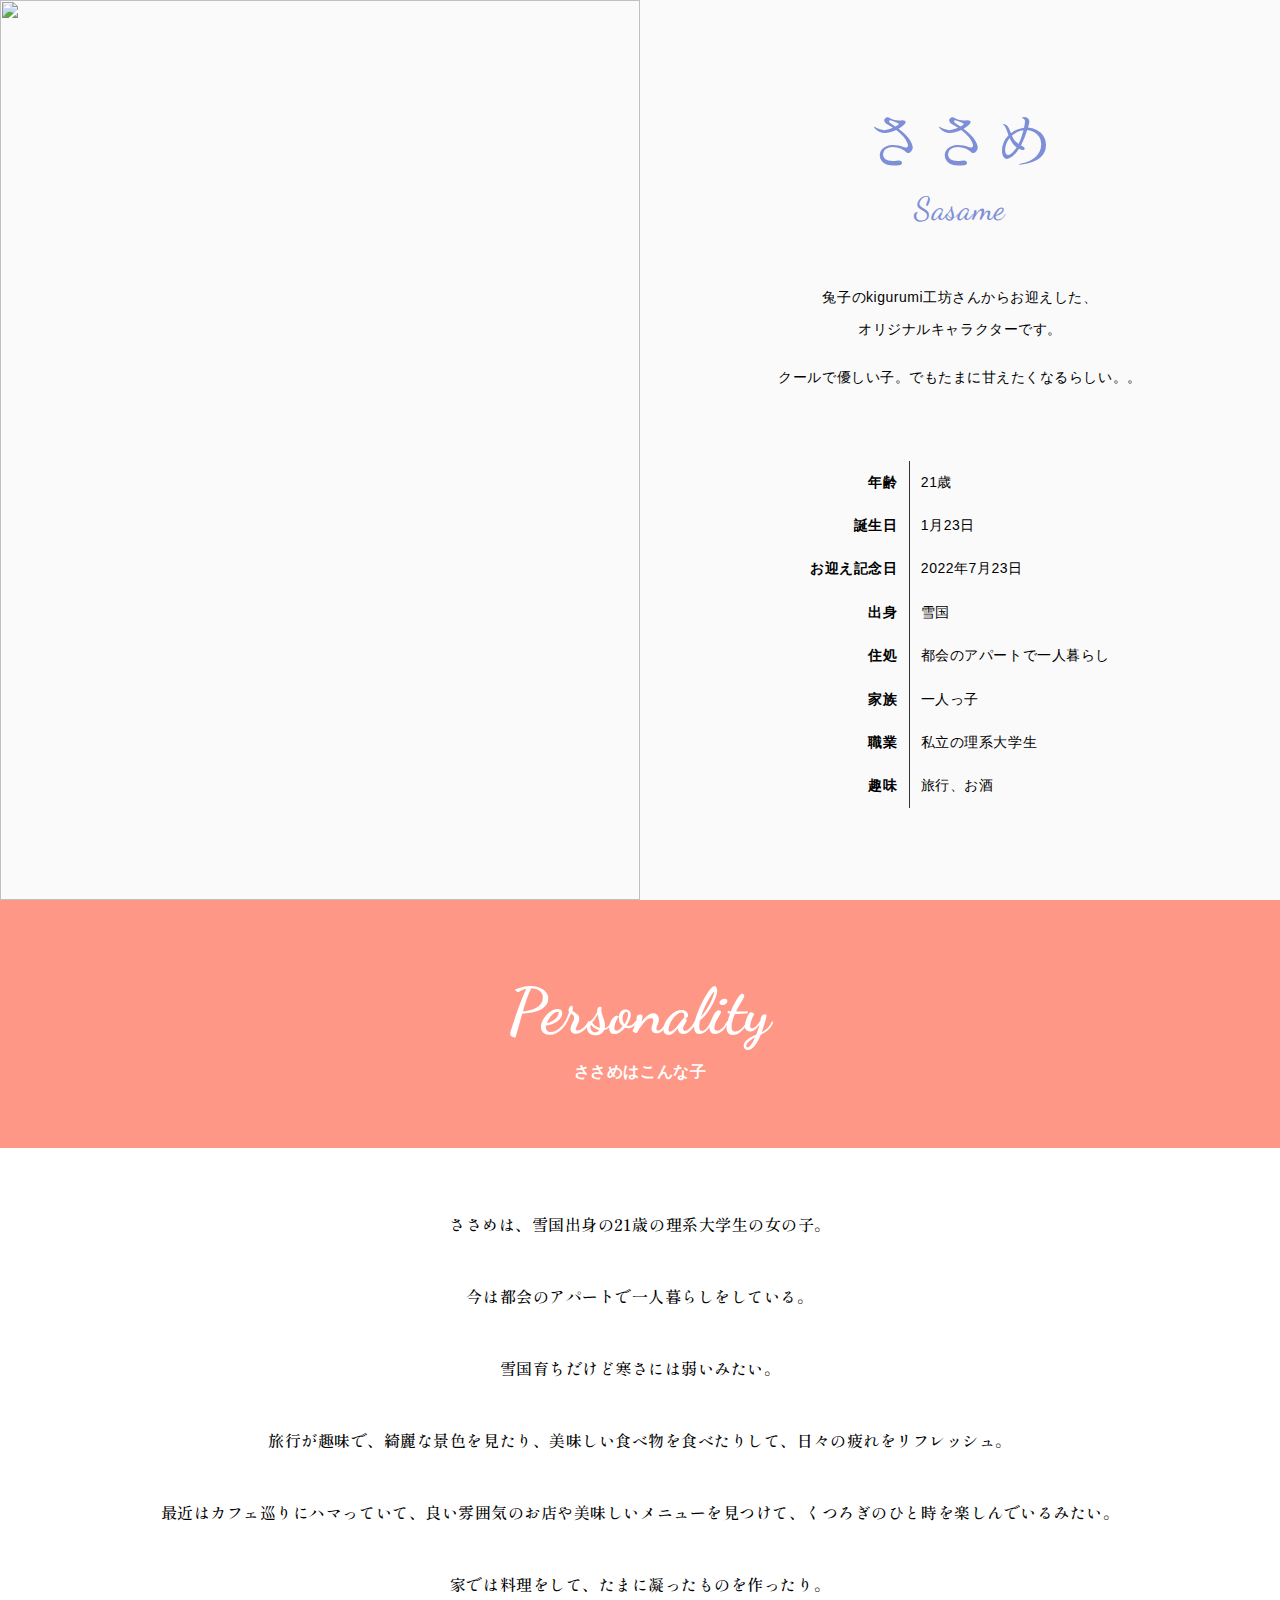
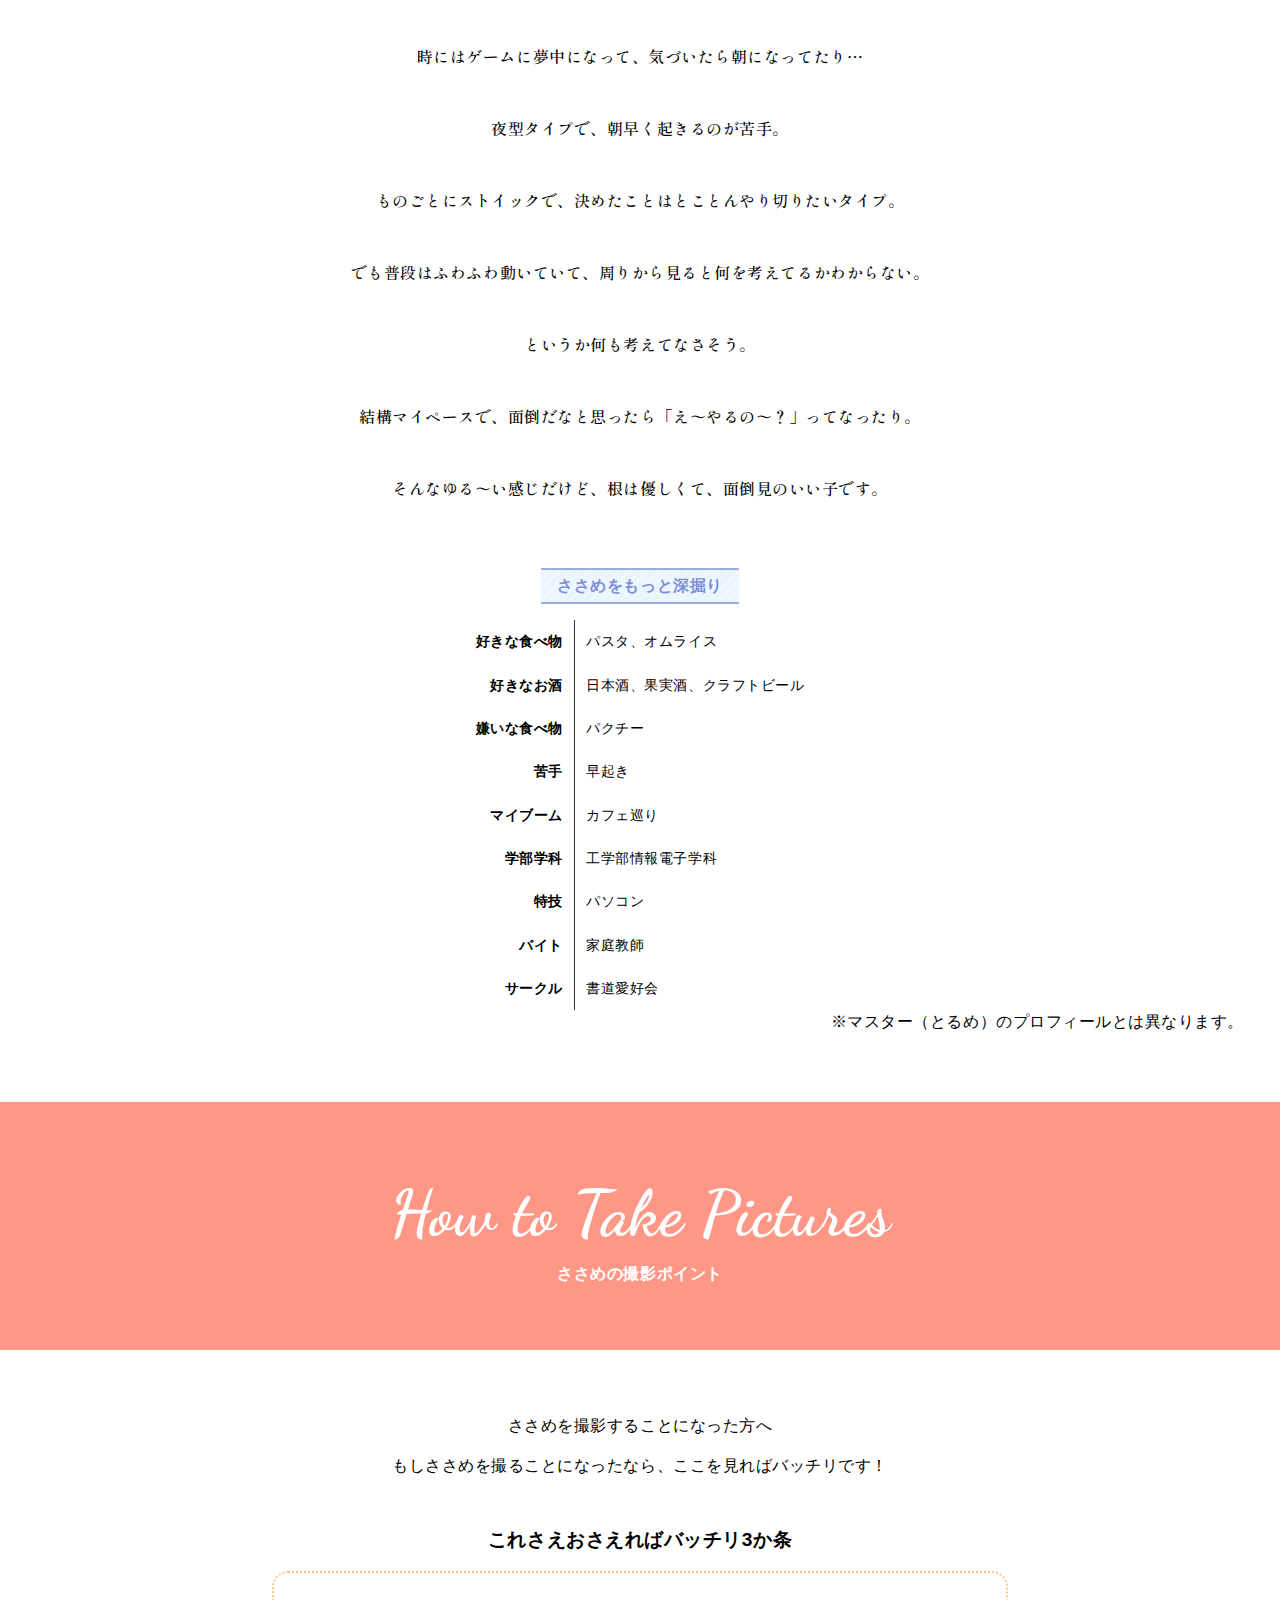
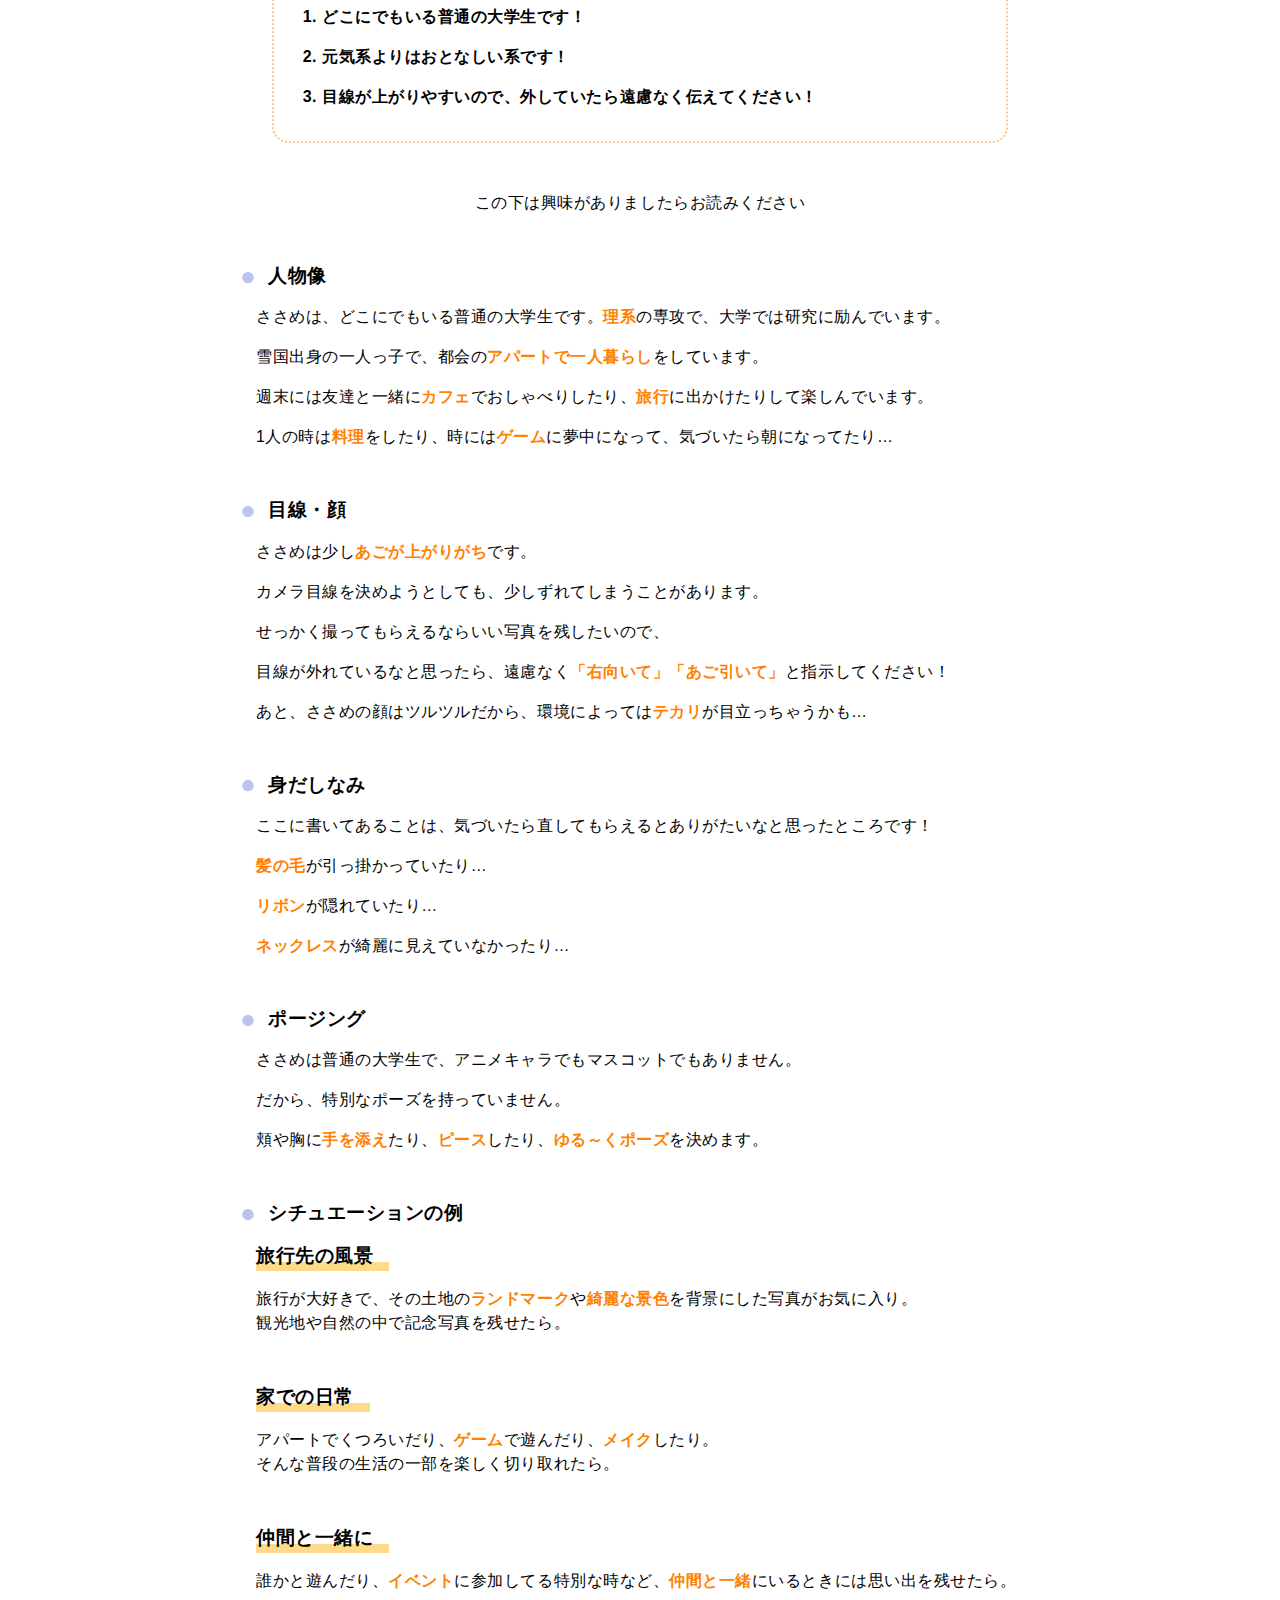
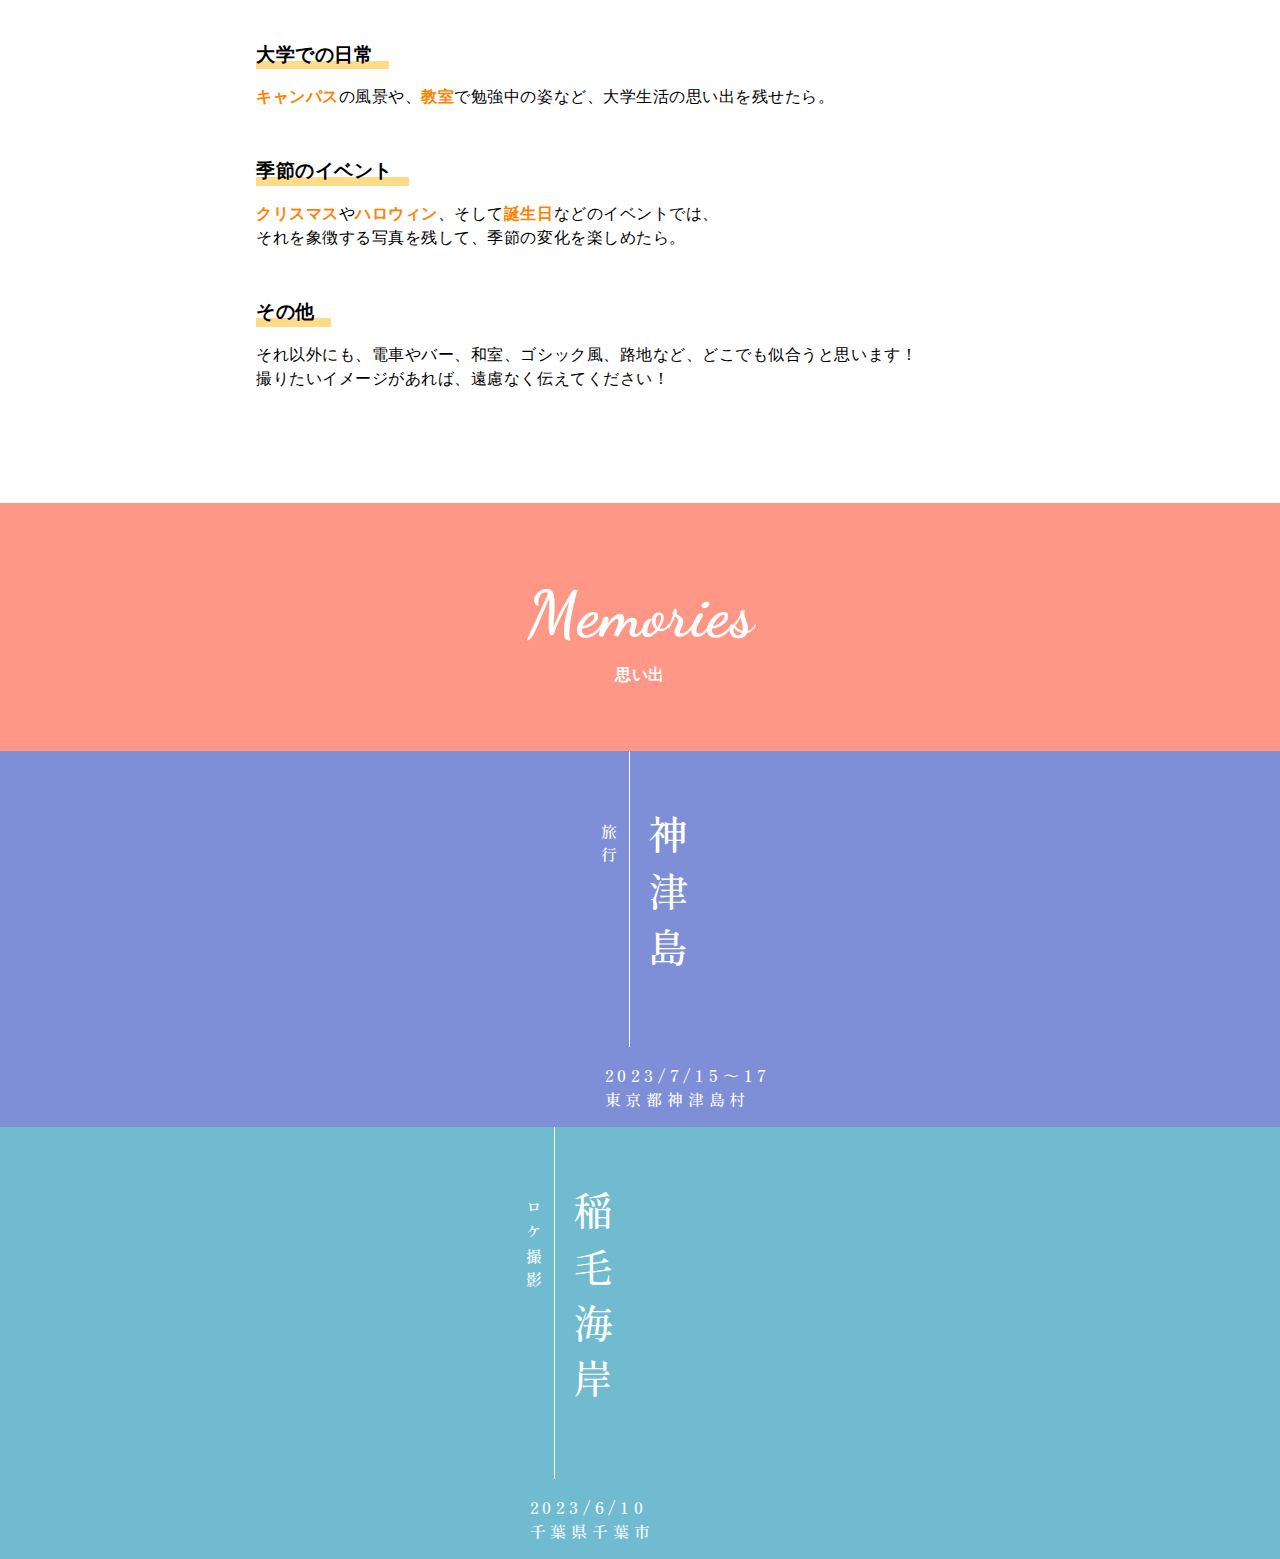
==== sasame.html @ a9c85fd3 "adjust smartphone design" ====
<!DOCTYPE html>
  <head>
    <title>torme - kig</title>
    <meta
      name="description"
      content="とるめ（@torme_kig）のホームページです。"
    />
    <meta name="viewport" content="width=device-width,initial-scale=1.0,minimum-scale=1.0">
    <link rel="canonical" href="https://.com/" />
    <meta property="og:locale" content="ja_JP" />
    <meta property="og:type" content="website" />
    <meta property="og:title" content="Torme - kig" />
    <meta property="og:description" content="" />
    <meta property="og:url" content="https://.com/" />
    <meta property="og:site_name" content="Torme - kig" />
    <meta property="og:image" content="https://.com/.png" />
    <meta property="og:image:width" content="1200" />
    <meta property="og:image:height" content="630" />
    <meta property="og:image:type" content="image/png" />
    <meta name="twitter:card" content="summary_large_image" />

    <link rel="preconnect" href="https://fonts.googleapis.com" />
    <link rel="preconnect" href="https://fonts.gstatic.com" crossorigin />
    <link
      href="https://fonts.googleapis.com/css2?family=Dancing+Script&family=Shippori+Mincho&display=swap"
      rel="stylesheet"
    />
    <link
      href="https://fonts.googleapis.com/css2?family=Noto+Sans+JP:wght@500&display=swap"
      rel="stylesheet"
    />
    <link
      href="https://fonts.googleapis.com/css2?family=Allura&display=swap"
      rel="stylesheet"
    />
    <link
      href="https://fonts.googleapis.com/css2?family=Playpen+Sans:wght@500&display=swap"
      rel="stylesheet"
    />
    <link
      href="https://fonts.googleapis.com/css2?family=Barlow+Condensed:wght@500&display=swap"
      rel="stylesheet"
    />
    <link rel="stylesheet" href="https://cdnjs.cloudflare.com/ajax/libs/lightbox2/2.10.0/css/lightbox.min.css" />
    <link rel="stylesheet" type="text/css" href="https://cdn.jsdelivr.net/npm/slick-carousel@1.8.1/slick/slick.css">
    <link rel="stylesheet" href="./index.css" />
    <link rel="stylesheet" href="./sasame.css" />
  </head>
  <body>
    <div id="sasame-content">
      <div class="intro-photo">
        <div class="intro-photo-inner">
          <img src="img\230503.jpg" />
        </div>
      </div>
      <div class="intro-profile">
        <div id="profile-content">
          <h2 id="sasame-name">
            <div class="profile-name-main">ささめ</div>
            <div class="profile-name-small">Sasame</div>
          </h2>
          <div class="profile-text">
            <p>
              兔子のkigurumi工坊さんからお迎えした、<br />
              オリジナルキャラクターです。
            </p>
            <p>クールで優しい子。でもたまに甘えたくなるらしい。。</p>
          </div>
          <div class="table-container">
            <table class="profile-table" id="sasame-table">
              <tr>
                <th>年齢</th>
                <td>21歳</td>
              </tr>
              <tr>
                <th>誕生日</th>
                <td>1月23日</td>
              </tr>
              <tr>
                <th>お迎え記念日</th>
                <td>2022年7月23日</td>
              </tr>
              <tr>
                <th>出身</th>
                <td>雪国</td>
              </tr>
              <tr>
                <th>住処</th>
                <td>都会のアパートで一人暮らし</td>
              </tr>
              <tr>
                <th>家族</th>
                <td>一人っ子</td>
              </tr>
              <tr>
                <th>職業</th>
                <td>私立の理系大学生</td>
              </tr>
              <tr>
                <th>趣味</th>
                <td>旅行、お酒</td>
              </tr>
            </table>
          </div>
        </div>
      </div>
    </div>
    <div class="headline">
      <h1 class="headline-main">Personality</h1>
      <p class="headline-sub">ささめはこんな子</p>
    </div>
    <div class="personality-content">
      <div class="personality-intro">
        <p>ささめは、雪国出身の21歳の理系大学生の女の子。</p>
        <p>今は都会のアパートで一人暮らしをしている。</p>
        <p>雪国育ちだけど寒さには弱いみたい。</p>
        <p>旅行が趣味で、綺麗な景色を見たり、美味しい食べ物を食べたりして、日々の疲れをリフレッシュ。</p>
        <p>最近はカフェ巡りにハマっていて、良い雰囲気のお店や美味しいメニューを見つけて、くつろぎのひと時を楽しんでいるみたい。</p>
        <p>家では料理をして、たまに凝ったものを作ったり。</p>
        <p>時にはゲームに夢中になって、気づいたら朝になってたり…</p>
        <p>夜型タイプで、朝早く起きるのが苦手。</p>
        <p>ものごとにストイックで、決めたことはとことんやり切りたいタイプ。</p>
        <p>でも普段はふわふわ動いていて、周りから見ると何を考えてるかわからない。</p>
        <p>というか何も考えてなさそう。</p>
        <p>結構マイペースで、面倒だなと思ったら「え～やるの～？」ってなったり。</p>
        <p>そんなゆる～い感じだけど、根は優しくて、面倒見のいい子です。</p>
      </div>
      <div class="table-container">
        <div id="sasame-table-head">ささめをもっと深掘り</div>
        <table class="profile-table" id="sasame-table">
          <tr>
            <th>好きな食べ物</th>
            <td>パスタ、オムライス</td>
          </tr>
          <tr>
            <th>好きなお酒</th>
            <td>日本酒、果実酒、クラフトビール</td>
          </tr>
          <tr>
            <th>嫌いな食べ物</th>
            <td>パクチー</td>
          </tr>
          <tr>
            <th>苦手</th>
            <td>早起き</td>
          </tr>
          <tr>
            <th>マイブーム</th>
            <td>カフェ巡り</td>
          </tr>
          <tr>
            <th>学部学科</th>
            <td>工学部情報電子学科</td>
          </tr>
          <tr>
            <th>特技</th>
            <td>パソコン</td>
          </tr>
          <tr>
            <th>バイト</th>
            <td>家庭教師</td>
          </tr>
          <tr>
            <th>サークル</th>
            <td>書道愛好会</td>
          </tr>
        </table>
        <div style="text-align: right;">※マスター（とるめ）のプロフィールとは異なります。</div>
      </div>
    </div>
    <div class="headline">
      <h1 class="headline-main">How to Take Pictures</h1>
      <p class="headline-sub">ささめの撮影ポイント</p>
    </div>
    <div class="howtotakepictures-content">
      <div class="howtotakepictures-intro">
        <p>ささめを撮影することになった方へ</p>
        <p>もしささめを撮ることになったなら、ここを見ればバッチリです！</p>
      </div>
      <h2 class="three-tips-header">これさえおさえればバッチリ3か条</h2>
      <ol class="three-tips">
        <li>どこにでもいる普通の大学生です！</li>
        <li>元気系よりはおとなしい系です！</li>
        <li>目線が上がりやすいので、外していたら遠慮なく伝えてください！</li>
      </ol>
      <div class="howtotakepictures-intro-2">
        <p>この下は興味がありましたらお読みください</p>
      </div>
      <ul>
        <li class="point-tips">
          <h3>人物像</h3>
          <p>ささめは、どこにでもいる普通の大学生です。<span>理系</span>の専攻で、大学では研究に励んでいます。</p>
          <p>雪国出身の一人っ子で、都会の<span>アパートで一人暮らし</span>をしています。</p>
          <p>週末には友達と一緒に<span>カフェ</span>でおしゃべりしたり、<span>旅行</span>に出かけたりして楽しんでいます。</p>
          <p>1人の時は<span>料理</span>をしたり、時には<span>ゲーム</span>に夢中になって、気づいたら朝になってたり…</p>
        </li>
        <li class="point-tips">
          <h3>目線・顔</h3>
          <p>ささめは少し<span>あごが上がりがち</span>です。</p>
          <p>カメラ目線を決めようとしても、少しずれてしまうことがあります。</p>
          <p>せっかく撮ってもらえるならいい写真を残したいので、</p>
          <p>目線が外れているなと思ったら、遠慮なく<span>「右向いて」「あご引いて」</span>と指示してください！</p>
          <p>あと、ささめの顔はツルツルだから、環境によっては<span>テカリ</span>が目立っちゃうかも…</p>
        </li>
        <li class="point-tips">
          <h3>身だしなみ</h3>
          <p>ここに書いてあることは、気づいたら直してもらえるとありがたいなと思ったところです！</p>
          <p><span>髪の毛</span>が引っ掛かっていたり…</p>
          <p><span>リボン</span>が隠れていたり…</p>
          <p><span>ネックレス</span>が綺麗に見えていなかったり…</p>
        </li>
        <li class="point-tips">
          <h3>ポージング</h3>
          <p>ささめは普通の大学生で、アニメキャラでもマスコットでもありません。
          <p>だから、特別なポーズを持っていません。</p>
          <p>頬や胸に<span>手を添え</span>たり、<span>ピース</span>したり、<span>ゆる～くポーズ</span>を決めます。</p>
        </li>
        <li class="point-situation">
          <h3>シチュエーションの例</h3>
          <h4>旅行先の風景</h4>
          <p>旅行が大好きで、その土地の<span>ランドマーク</span>や<span>綺麗な景色</span>を背景にした写真がお気に入り。
            <br>観光地や自然の中で記念写真を残せたら。</p>
          <h4>家での日常</h4>
          <p>アパートでくつろいだり、<span>ゲーム</span>で遊んだり、<span>メイク</span>したり。
            <br>そんな普段の生活の一部を楽しく切り取れたら。</p>
          <h4>仲間と一緒に</h4>
          <p>誰かと遊んだり、<span>イベント</span>に参加してる特別な時など、<span>仲間と一緒</span>にいるときには思い出を残せたら。</p>
          <h4>大学での日常</h4>
          <p><span>キャンパス</span>の風景や、<span>教室</span>で勉強中の姿など、大学生活の思い出を残せたら。</p>
          <h4>季節のイベント</h4>
          <p><span>クリスマス</span>や<span>ハロウィン</span>、そして<span>誕生日</span>などのイベントでは、
            <br>それを象徴する写真を残して、季節の変化を楽しめたら。</p>
          <h4>その他</h4>
          <p>それ以外にも、電車やバー、和室、ゴシック風、路地など、どこでも似合うと思います！
            <br>撮りたいイメージがあれば、遠慮なく伝えてください！</p>
        </li>
      </ul>
    </div>
    <div class="headline">
      <h1 class="headline-main">Memories</h1>
      <p class="headline-sub">思い出</p>
    </div>
    <div class="trip-content kozushima-2307">
      <div class="trip-content-inner">
        <div class="trip-header">
          <div class="trip-header-top">
            <div class="trip-header-text-main">神津島</div>
            <div class="trip-header-text-sub">旅行</div>
          </div>
          <div class="trip-header-bottom">
            <div>2023/7/15～17</div>
            <div>東京都神津島村</div>
          </div>
        </div>
        <div class="trip-main">
          <div class="trip-main-img-container">
            <ul class="slider gallery">
              <li>
                <a href="img/230717.jpg" data-lightbox="kozushima" data-title="キャプション">
                  <img src="img/230717.jpg" alt="">
                </a>
              </li>
              <li>
                <a href="img/230724.jpg" data-lightbox="kozushima" data-title="キャプション">
                  <img src="img/230724.jpg" alt="">
                </a>
              </li>
              <li>
                <a href="img/230727.jpg" data-lightbox="kozushima" data-title="キャプション">
                  <img src="img/230727.jpg" alt="">
                </a>
              </li>
            </ul>
          </div>
        </div>
      </div>
    </div>
    <div class="trip-content inage-2306">
      <div class="trip-content-inner">
        <div class="trip-header">
          <div class="trip-header-top">
            <div class="trip-header-text-main">稲毛海岸</div>
            <div class="trip-header-text-sub">ロケ撮影</div>
          </div>
          <div class="trip-header-bottom">
            <div>2023/6/10</div>
            <div>千葉県千葉市</div>
          </div>
        </div>
        <div class="trip-main">
          <div class="trip-main-img-container">
            <ul class="slider gallery">
              <li>
                <a href="img/230613.jpg" data-lightbox="inage" data-title="キャプション">
                  <img src="img/230613.jpg" alt="">
                </a>
              </li>
              <li>
                <a href="img/230801.jpg" data-lightbox="inage" data-title="キャプション">
                  <img src="img/230801.jpg" alt="">
                </a>
              </li>
              <li>
                <a href="img/230613.jpg" data-lightbox="inage" data-title="キャプション">
                  <img src="img/230613.jpg" alt="">
                </a>
              </li>
              <li>
                <a href="img/230801.jpg" data-lightbox="inage" data-title="キャプション">
                  <img src="img/230801.jpg" alt="">
                </a>
              </li>
            </ul>
          </div>
        </div>
      </div>
    </div>
    <script src="https://code.jquery.com/jquery-3.4.1.min.js" integrity="sha256-CSXorXvZcTkaix6Yvo6HppcZGetbYMGWSFlBw8HfCJo=" crossorigin="anonymous"></script>
    <script src="https://cdnjs.cloudflare.com/ajax/libs/lightbox2/2.10.0/js/lightbox.min.js"></script>
    <script src="https://cdn.jsdelivr.net/npm/slick-carousel@1.8.1/slick/slick.min.js"></script>
    <script>
      const param = {
        arrows: false,
        autoplay: true,
        autoplaySpeed: 0,
        speed: 6900,
        infinite: true,
        pauseOnHover: false,
        pauseOnFocus: false,
        cssEase: 'linear',
        slidesToShow: 2.5,
        slidesToScroll: 1,
        responsive: [
          {
            breakpoint: 769,
            settings: {
              slidesToShow: 2,
            }
          },
          {
            breakpoint: 426,
            settings: {
              slidesToShow: 1.5,
            }
          }
        ]
      }
      
      $('.slider').each((i, e) => {
        $(e).slick(param);
      })
    </script>
  </body>
</html>
---- index.css ----
body {
    font-family: "游ゴシック Medium", "Yu Gothic Medium", "游ゴシック体", YuGothic, "Noto Sans Japanese", Meiryo, メイリオ, "Hiragino Kaku Gothic ProN", "ヒラギノ角ゴ ProN W3", sans-serif;
    margin: 0;
    padding: 0;
    color: #000;
    font-size: 16px;
    font-style: normal;
    font-weight: 500;
    line-height: 1;
    letter-spacing: calc(33em / 1000);
}

* {
    box-sizing: border-box;
    word-wrap: break-word;
    line-height: 1.5em;
    margin: 0;
    padding: 0;
    list-style: none;
}

a {
    text-decoration: none;
}

#top-content {
    /* background-color: #C2CCF5; */
    height: 100vh;
    display: flex;
    align-items: center;
    justify-content: center;
}

#center-box {
    margin: 0 auto;
    height: 80%;
    display: flex;
    align-items: center;
    justify-content: center;
    position: relative;
}

#top-img-back-rect {
    position: absolute;
    left: -64%;
    width: 150vh;
    height: 150vh;
    border-radius: 50%;
    background-color: #C2CCF5;
    z-index: -10;
}

#top-left-content {
    height: 100%;
}

#top-img-container {
    height: 100%;
    border: #fff solid 8px;
    transform: rotate(-3deg) scale(1);
    box-shadow: 8px 8px 20px rgba(0, 0, 0, 0.4);
    transition: all .5s;
}

#top-img-container:hover {
    transform: rotate(-2deg) scale(.98);
    box-shadow: 1px 4px 3px rgba(0, 0, 0, 0.4);
}

#top-img {
    height: 100%;
}

#top-box {
    margin: 0 0 0 4rem;
    padding: 2rem 0;
    width: auto;
    display: flex;
    flex-direction: column;
    align-items: center;
}

#top-name {
    font-size: 5rem;
    font-weight: 500;
    letter-spacing: 1rem;
    margin-bottom: 2rem;
    font-family: 'Barlow Condensed', sans-serif;
}

#top-name span {
    color: #A4AEE4;
}

.link-button {
    margin: 0 0 2rem 0;
}

.link-button:nth-child(2n) {
    margin-left: 4rem;
}

.link-button:nth-child(2n+1) {
    margin-right: 4rem;
}

.link-button > a {
    font-weight: lighter;
    padding: 1rem 3rem;
    color: #777;
    background-color: #44495F;
    transform: skew(-20deg);
    display: flex;
    align-items: center;
    text-decoration: none;
    transition: all .3s;
}

.link-button > a:hover {
    color: #44495F;
    background-color: #BBC3EE;
}

.link-icon {
    border-radius: 50%;
    width: 2rem;
    height: 2rem;
    /* padding: 1rem; */
    /* background-color: rgba(90, 86, 87, 1.0); */
    display: flex;
    align-items: center;
    transform: skew(20deg);
}

.link-icon img {
    width: 100%;
}

.link-text {
    padding-left: 1rem;
    transform: skew(20deg);
}

.link-text-main {
    font-weight: 700;
    font-size: 2.5rem;
    font-family: 'Allura', cursive;
}

.link-text-sub {
    font-weight: 100;
    color: #ddd;
    font-size: 1.5rem;
    letter-spacing: 4px;
    /* font-family: 'Playpen Sans', cursive; */
    font-family: 'Barlow Condensed', sans-serif;
}

@media screen and (max-width: 864px) {
    #top-content {
        height: auto;
    }

    #center-box {
        flex-direction: column;
        overflow-x: hidden;
    }

    #top-img-back-rect {
        width: 100vh;
        height: 100vh;
    }

    #top-left-content {
        width: 80vw;
        height: auto;
        margin-top: 4rem;
    }

    #top-img-container {
        width: 100%;
        height: auto;
    }

    #top-img {
        width: 100%;
        height: auto;
    }

    #top-box {
        margin: 0;
        padding: 1rem 2rem;
        width: 100%;
    }

    #top-name {
        font-size: 2rem;
    }

    #link-button-container {
        width: 100%;
    }

    .link-icon img {
        height: 100%;
        width: auto;
    }
}

#torme-content {
    min-height: 100vh;
    padding: 1rem;
    display: flex;
    align-items: center;
    justify-content: center;
}

#profile-content {
    /* font-weight: 600; */
    margin: 0 auto;
    text-align: center;
    font-size: 14px;
    display: flex;
    flex-direction: column;
    align-items: center;
}

#profile-content h2 {
    font-family: 'Dancing Script', cursive;
    font-size: 4rem;
    font-weight: 400;
    margin-bottom: 3rem;
}

.profile-name-small {    
    font-size: 2rem;
    font-family: 'Dancing Script', cursive;
}

#profile-content p {
    line-height: 2rem;
    margin-bottom: 1rem;
}

.profile-text {
    margin-bottom: 3rem;
}

.table-container {
    /* border: 1px solid #FFE7AE; */
    padding: 4px;
}

.profile-table {
    /* background-color: #E3ECFD; */
    margin: 0 auto;
    font-weight: 400;
    font-size: 14px;
    padding: 1rem;
    border-collapse: collapse;
}

.profile-table th {
    vertical-align: top;
    text-align: right;
    border-right: #333 1px solid;
}

.profile-table th, td {
    padding: 0.7rem;
}

.profile-table td {
    text-align: left;
}

.headline {
    background-color: #FF9787;
    color: white;
    padding: 4rem;
    text-align: center;
}

.headline-main {
    font-size: 4rem;
    font-family: 'Dancing Script', cursive;
}

.headline-sub {
    font-size: 1rem;
    font-weight: bold;
}

#sasame-content {
    display: flex;
    width: 100%;
    min-height: 100vh;
    background-color: #FAFAFA;
}

#sasame-name {
    color: #7E8FD7;
    font-family: 'Shippori Mincho', serif !important;
}

#sasame-name small {
    font-family: 'Dancing Script', cursive;
    /* color: #94A4E3; */
    font-weight: 400;
}

.intro-photo {
    width: 50%;
}

.intro-photo-inner {
    width: 100%;
    min-height: 100vh;
    position: relative;
    overflow: hidden;
}

.intro-photo-inner img {
    width: 100%;
    height: 100%;
    position: absolute;
    top: 0;
    display: block;
    object-fit: cover;
}

.intro-profile {
    width: 50%;
    padding: 3rem;
    display: flex;
    align-items: center;
}

@media screen and (max-width: 864px) {
    #sasame-content {
        display: block;
    }

    .intro-photo,
    .intro-profile {
        width: 100%;
    }
}

#gallery-container {
    padding: 0 2rem;
    background-color: #C2CCF5;
}

#gallery {
    columns: 3;
    column-gap: 1rem;
    padding: 0;
    margin: 0;
    background-color: #FAFAFA;
}

#gallery li {
    margin-bottom: 1rem;
    list-style: none;
    overflow: hidden;
}

#gallery li a {
    display: block;
    transition: all .3s;
    overflow: hidden;
}

#gallery li:hover a {
    transform: scale(0.96);
}

#gallery li:hover img {
    transform: rotate(3deg) scale(1.1);
}

#gallery li img {
    transform: scale(1);
    transition: all .3s;
}

#gallery img {
    width: 100%;
    height: auto;
    vertical-align: bottom;
}
    
@media only screen and (max-width: 900px) {
    #gallery{
        columns: 2;
    }	
}

.flipLeft{
    animation-name: flipLeft;
    animation-duration:0.5s;
    animation-fill-mode:forwards;
    perspective-origin: left center;
    opacity: 0;
}

@keyframes flipLeft{
    from {
        transform: perspective(600px) translate3d(0, 0, 0) rotateY(30deg);
        opacity: 0;
    }

    to {
        transform: perspective(600px) translate3d(0, 0, 0) rotateY(0deg);
        opacity: 1;
    }
}

.dot-content {
    margin: 0;
    width: 100%;
    height: 64vh;
    background-image: url(img/221029.jpg);
    background-size: cover;
    background-repeat: no-repeat;
    background-position: center;
}

.dot-content-inner {
    color: #F3BE43;
    font-size: 1rem;
    text-shadow: #000;
    display: flex;
    flex-direction: column;
    justify-content: center;
    align-items: center;
    width: 100%;
    height: 100%;
    background-image: radial-gradient(rgba(0,0,0,0.5) 30%, transparent 31%), radial-gradient(rgba(0,0,0,0.2) 30%, transparent 31%);
    background-color: rgba(255,255,255,0.3);
    background-size: 4px 4px;
    background-position: 0 0, 2px 2px;
}

.dot-content-content {
    display: flex;
    flex-direction: column;
    justify-content: center;
    align-items: center;
    background-color: rgba(0,0,0,.6);
    padding: 4rem;
}

.dot-content-content-a-outer {
    margin-top: 2rem;
}

.dot-content-content-a-outer a {
    padding: 1rem 3rem;
    font-size: 1.2rem;
    color: #fff;
    font-weight: normal;
    background-color: #7E8FD7;
    display: flex;
    align-items: center;
    text-decoration: none;
    transition: all .3s;
    font-family: 'Shippori Mincho', serif !important;
}

.headline-green {
    background-color: #64BD7F;
}

.social-media-content-container {
    padding: 3rem 1rem;
}

.social-media-content {
    margin: 0 auto 2rem auto;
    max-width: 640px;
    width: 100%;
}

.social-media-header {
    text-align: center;
    margin-bottom: 3rem;
}

.social-media-header-main {
    color: #BA412E;
    font-family: 'Barlow Condensed', sans-serif;
    font-size: 3rem;
}

.social-media-header-sub {
    font-size: 1.2rem;
}

.youtube-iframe {
    width: 100%;
    aspect-ratio: 16 / 9;
}

.youtube-iframe iframe {
    width: 100%;
    height: 100%;
}

.social-media-title a {
    display: block;
    padding: 1rem 0;
    color: #111;
    text-decoration: none;
    font-size: 1.2rem;
    transition: opacity .3s;
}

.social-media-title a:hover {
    opacity: .8;
}

.social-media-footer {
    display: flex;
    align-items: center;
    justify-content: space-between;
}

.social-media-author {
    display: flex;
    align-items: center;
    transition: opacity .3s;
    color: #111;
}

.social-media-author:hover {
    opacity: 0.6;
}

.social-media-icon-container {
    margin: 0 0.8rem 0 0;
    width: 40px;
    height: 40px;
    overflow: hidden;
    border-radius: 50%;
}

.social-media-icon-container img {
    width: 40px;
    display: block;
}

.social-media-button {
    display: block;
    padding: 0.5rem 1rem;
    border-radius: 2em;
    color: #fff;
    transition: opacity .3s;
    text-decoration: none;
}

.social-media-button.youtube {
    background-color: #BA412E;
}

.social-media-button:hover {
    opacity: 0.6;
}

.instagram-iframe iframe {
    margin: 0 auto !important;
}

.instagram .social-media-header-main {
    color: #B962A6;
}

.social-media-button.instagram {
    background-color: #B962A6;
}

.social-media-footer.instagram,
.social-media-footer.X {
    margin-top: 1rem;
}

.social-media-content.X {
    max-width: 1024px;
}

.X .social-media-header-main {
    color: #5F80A7;
}

.social-media-button.X {
    background-color: #5F80A7;
}

.X .social-media-header {
    margin-bottom: 1rem;
}

.social-media-main-column {
    display: flex;
    gap: 0 2rem;
}

@media screen and (max-width: 864px) {
    .social-media-main-column {
        flex-direction: column;
    }

    .social-media-main:not(:first-child) {
        margin-top: 4rem;
    }
}

.social-media-main {
    width: 100%;
}

.social-media-main-header {
    text-align: center;
    margin: 0 0 2rem 0;
    font-size: 1.2rem;
}

#footer-container {
    background-color: #98A7E5;
}

.footer {
    color: #fff;
    max-width: 864px;
    width: 100%;
    margin: 0 auto;
    padding: 2rem 4rem;
}
---- sasame.css ----
body {
    font-family: "游ゴシック Medium", "Yu Gothic Medium", "游ゴシック体", YuGothic, "Noto Sans Japanese", Meiryo, メイリオ, "Hiragino Kaku Gothic ProN", "ヒラギノ角ゴ ProN W3", sans-serif;
    margin: 0;
    padding: 0;
    color: #000;
    font-size: 16px;
    font-style: normal;
    font-weight: 500;
    line-height: 1;
    letter-spacing: calc(33em / 1000);
}

* {
    box-sizing: border-box;
    word-wrap: break-word;
    line-height: 1.5em;
    margin: 0;
    padding: 0;
    list-style: none;
}

a {
    text-decoration: none;
}

.personality-content {
    padding: 4rem 2rem;
}

.personality-intro p {
    text-align: center;
    margin: 0 auto 3rem 0;
    font-family: 'Shippori Mincho', serif;
}

#sasame-table-head {
    width: fit-content;
    color: #7E8FD7;
    text-align: center;
    padding: 0.25em 1rem;
    margin: 1rem auto;
    font-weight: bold;
    border-top: solid 2px #7e8ed7bb;
    border-bottom: solid 2px #7e8ed7bb;
    background: -webkit-repeating-linear-gradient(-45deg, #f0f8ff, #f0f8ff 3px,#e9f4ff 3px, #e9f4ff 7px);
    background: repeating-linear-gradient(-45deg, #f0f8ff, #f0f8ff 3px,#e9f4ff 3px, #e9f4ff 7px);
}

.howtotakepictures-content {
    padding: 4rem 2rem;
    max-width: 864px;
    width: 100%;
    margin: 0 auto;
    /* text-align: center; */
}

.howtotakepictures-intro p {
    text-align: center;
    margin: 0 auto 1rem 0;
}

.three-tips-header {
    font-weight: bold;
    text-align: center;
    margin-top: 3rem;
    font-size: 1.2rem;
}

.three-tips {
    border: 2px dotted #FEC488;
    border-radius: 1rem;
    padding: 1rem 2rem;
    margin: 1rem 2rem;
    font-weight: bold;
}

.three-tips li {
    margin: 1rem 0 1rem 1rem;
    list-style: decimal;
}

.howtotakepictures-intro-2 p {
    text-align: center;
    margin: 3rem 0;
}

.howtotakepictures-content h3 {
    position: relative;
    padding-left: 1.5em;
    line-height: 1.4;
    color: black;
    margin: 3rem auto 1rem auto;
}

.howtotakepictures-content h3:before {
    content: "●";
    font-weight: 900;
    position: absolute;
    font-size: 1.4em;
    left: 0;
    top: -0.2em;
    color: #BAC4EE;
}

.point-tips p {
    margin: 1rem;
}

.point-tips p span,
.point-situation p span {
    color: #FF8100;
    font-weight: bold;
}

.point-situation h4 {
    font-weight: 700;
    font-size: 1.2rem;
    background: linear-gradient(transparent 70%, #FEDB88 70%);
    padding: 0 1rem 0 0;
    margin: 1rem 1rem;
    width: fit-content;
}

.point-situation p {
    margin: 1rem 1rem 3rem 1rem;
}

.trip-content {
    max-width: 100%;
    color: #fff;
    font-family: 'Shippori Mincho', serif;
}

.trip-content-inner {
    padding: 0 4rem;
    display: flex;
    justify-content: center;
    width: 100%;
}

.trip-content:nth-child(2n+1) .trip-content-inner {
    flex-direction: row-reverse;
}

.kozushima-2307 {
    background-color: #7E8FD7;
}

.inage-2306 {
    background-color: #71BBD0;
}

.trip-header-bottom {
    padding: 1rem;
    letter-spacing: .3rem;
    white-space: nowrap;
}

.trip-header-top {
    -webkit-writing-mode: vertical-rl;
    writing-mode: vertical-rl;
    text-orientation: upright;
}

.trip-header-text-main {
    font-size: 2.5rem;
    letter-spacing: 1rem;
    padding: 4rem 0 4rem 0.5rem;
    border-left: 1px solid #fff;
}

.trip-header-text-sub {
    font-size: 1rem;
    letter-spacing: .5rem;
    padding: 4.5rem 0.5rem;
    color: #fff;
}

.trip-main {
    padding: 4rem 3rem;
    min-width: 0;
}

.trip-main-img-container {
    width: 100%;
}

@media screen and (max-width: 864px) {
    .trip-content-inner {
        display: block;
        padding: 0 1rem;
    }

    .trip-header {
        margin: 0 auto;
    }

    .trip-main {
        padding: 1rem;
    }
}

.slider {
    width: 100%;
    max-width: 1024px;
    -webkit-mask-image: linear-gradient(90deg, rgb(255, 255, 255, 0) 0%, rgba(255, 255, 255) 5%, rgba(255, 255, 255) 95%, rgba(255, 255, 255, 0) 100%);
    mask-image: linear-gradient(90deg, rgb(255, 255, 255, 0) 0%, rgba(255, 255, 255) 5%, rgba(255, 255, 255) 95%, rgba(255, 255, 255, 0) 100%);
}

.slider img {
    width: 100%;
    height: auto;
}

.slider .slick-slide {
    margin: 0 10px;
}

.gallery li {
    overflow: hidden;
}

.gallery li a {
    display: block;
    transition: all .3s;
    overflow: hidden;
}

.gallery li:hover a {
    transform: scale(0.96);
}

.gallery li:hover img {
    transform: scale(1.1);
}

.gallery li img {
    transform: scale(1);
    transition: all .3s;
}
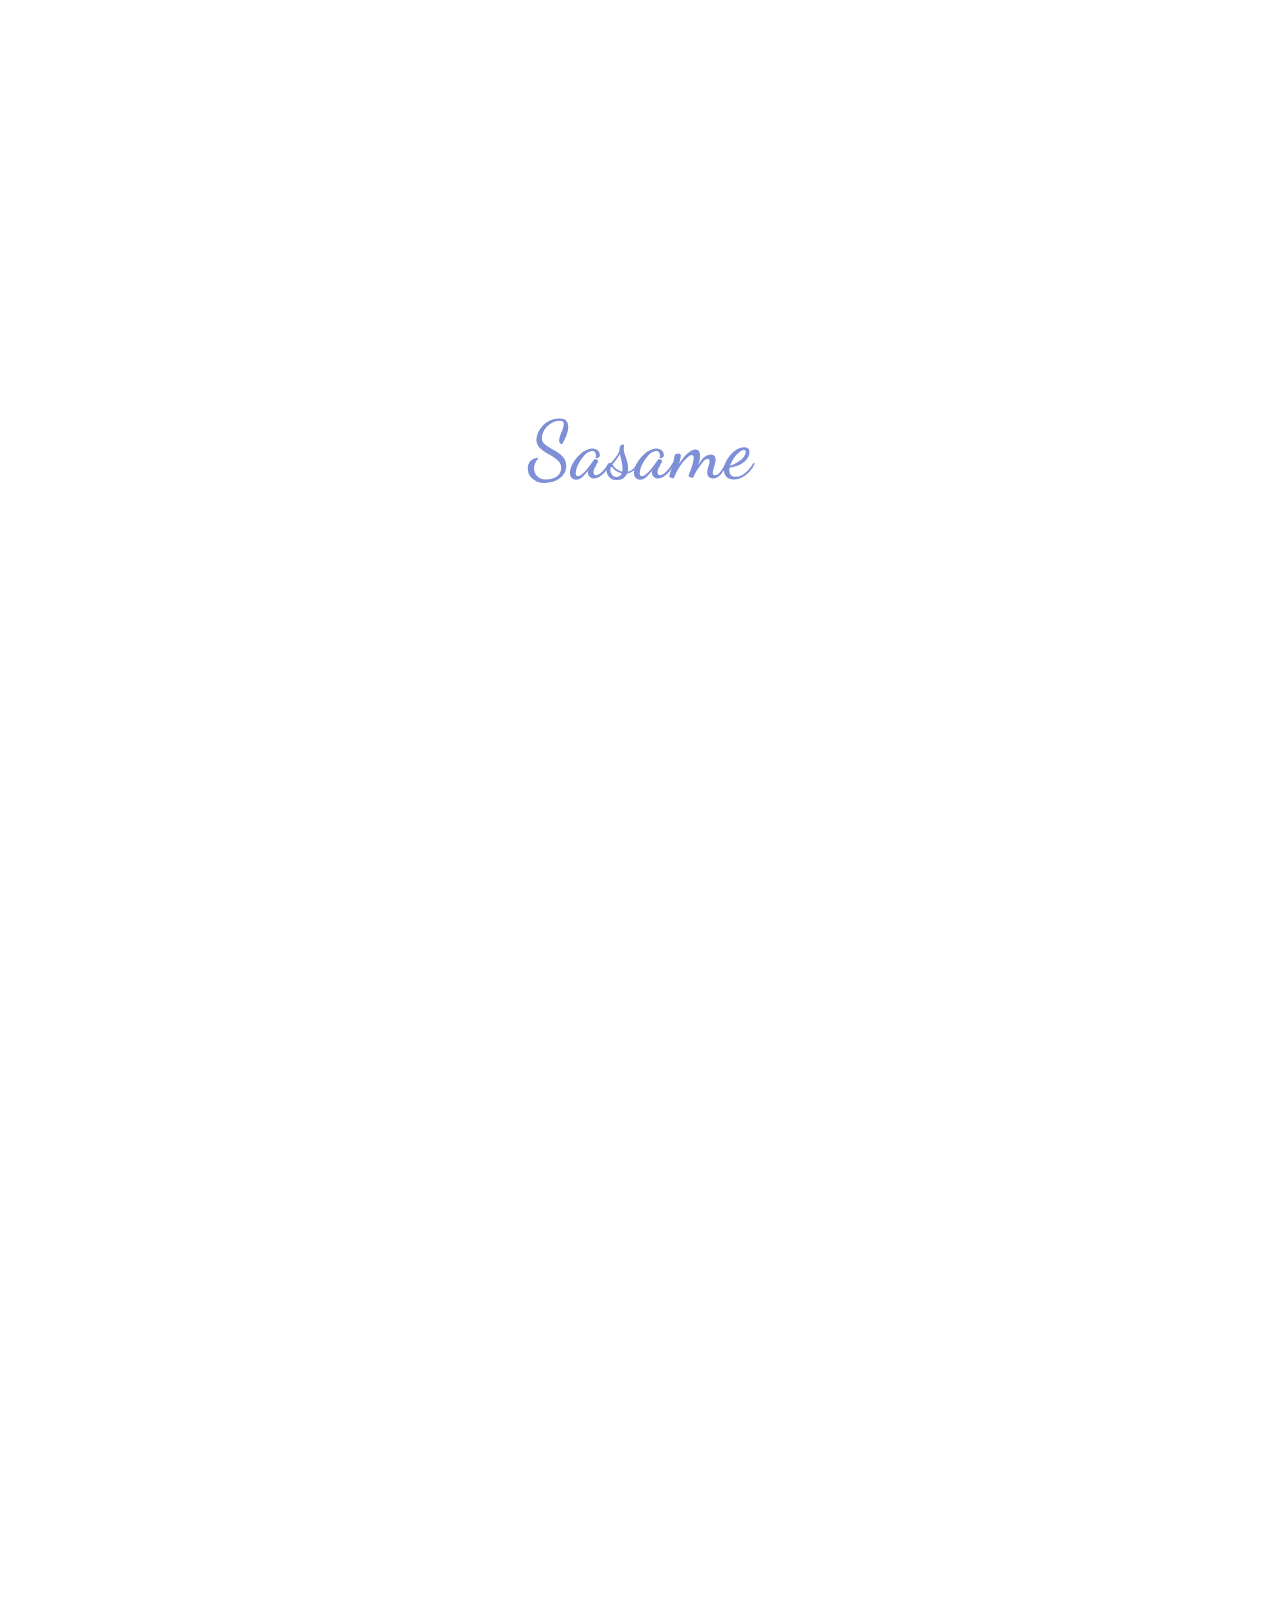
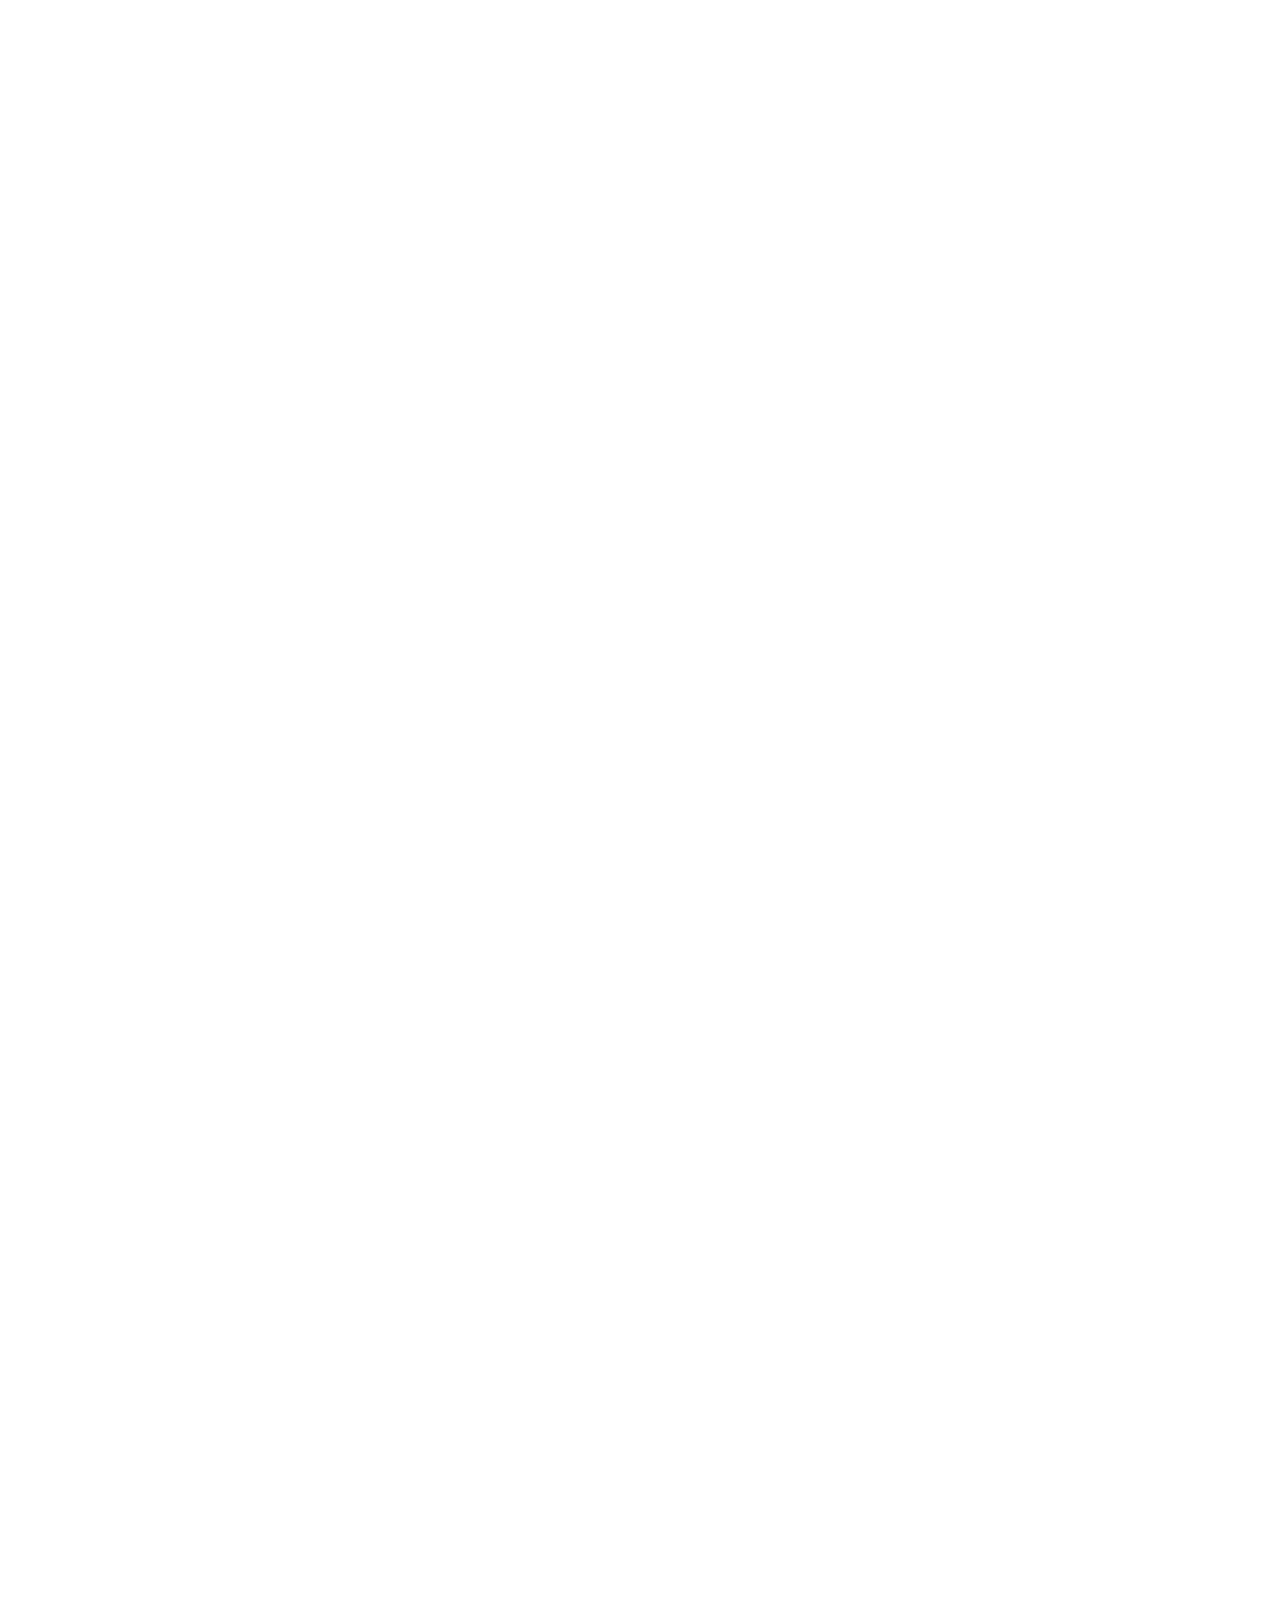
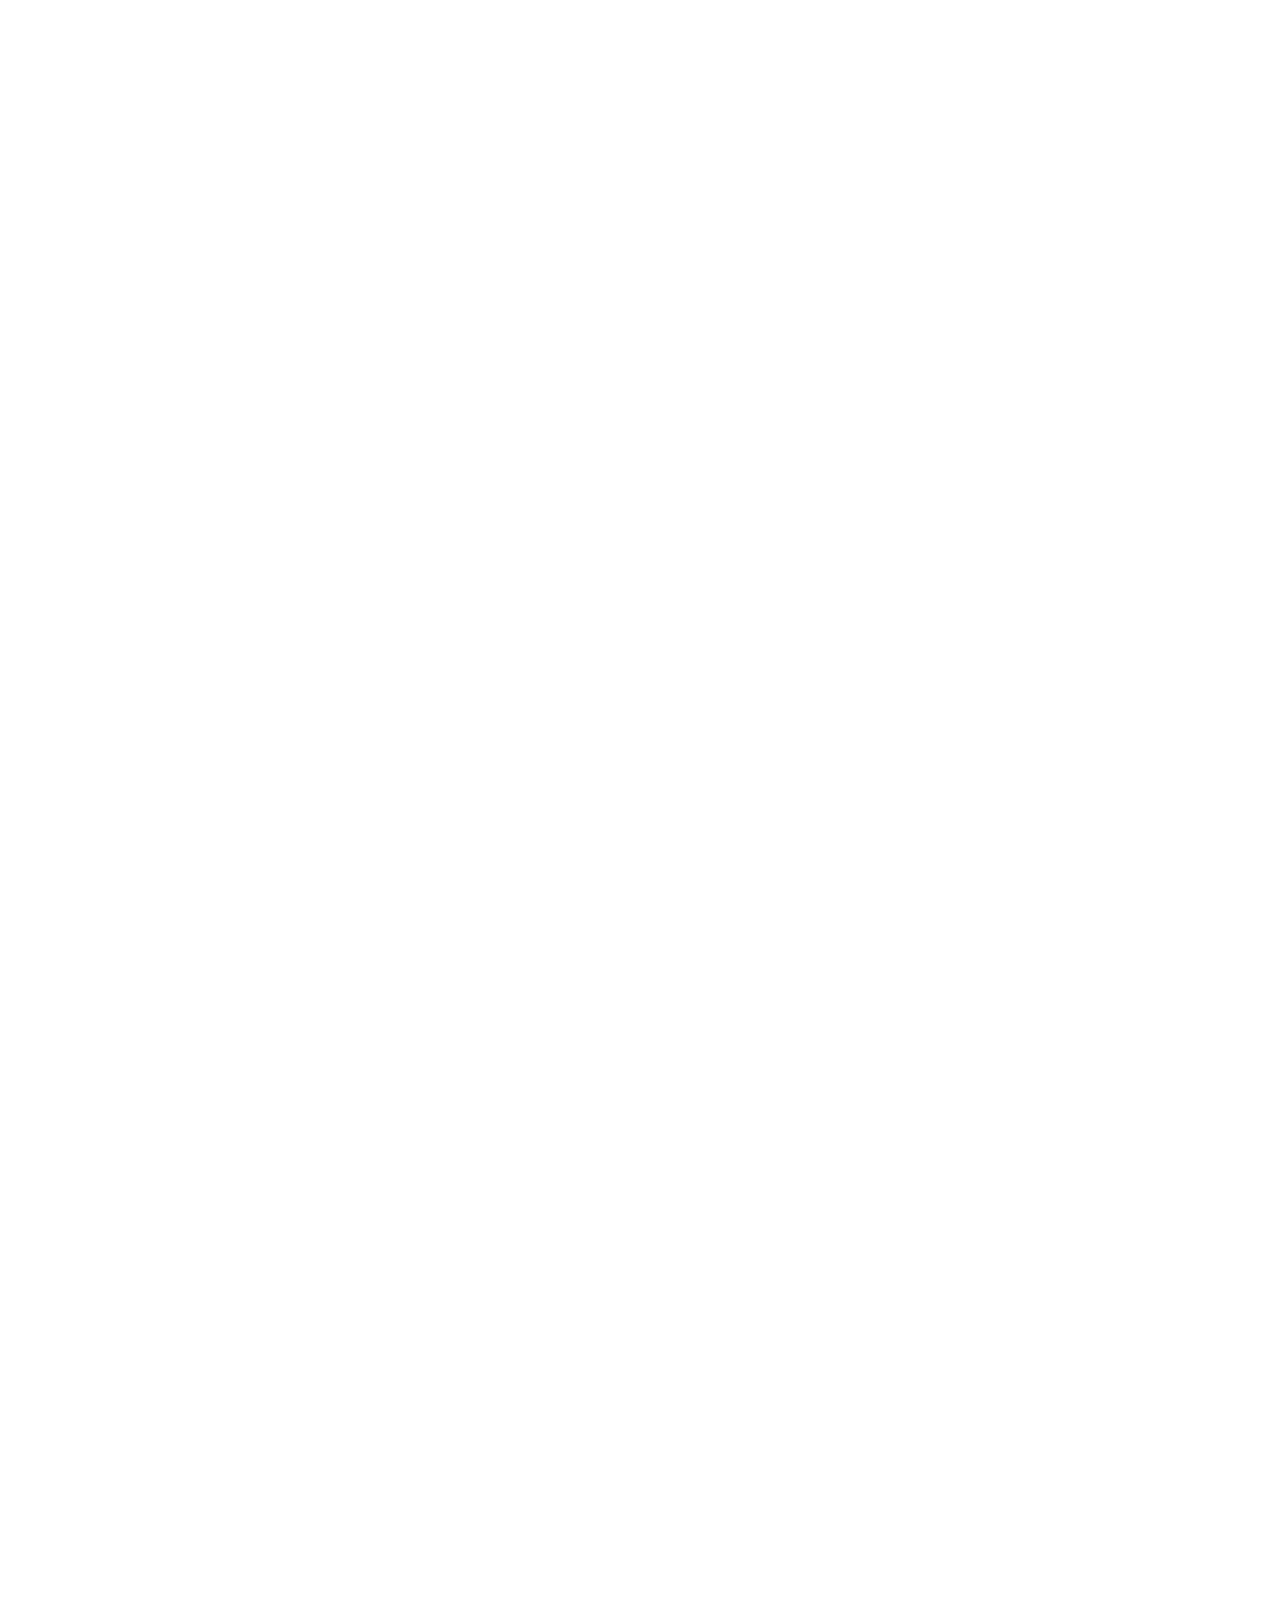
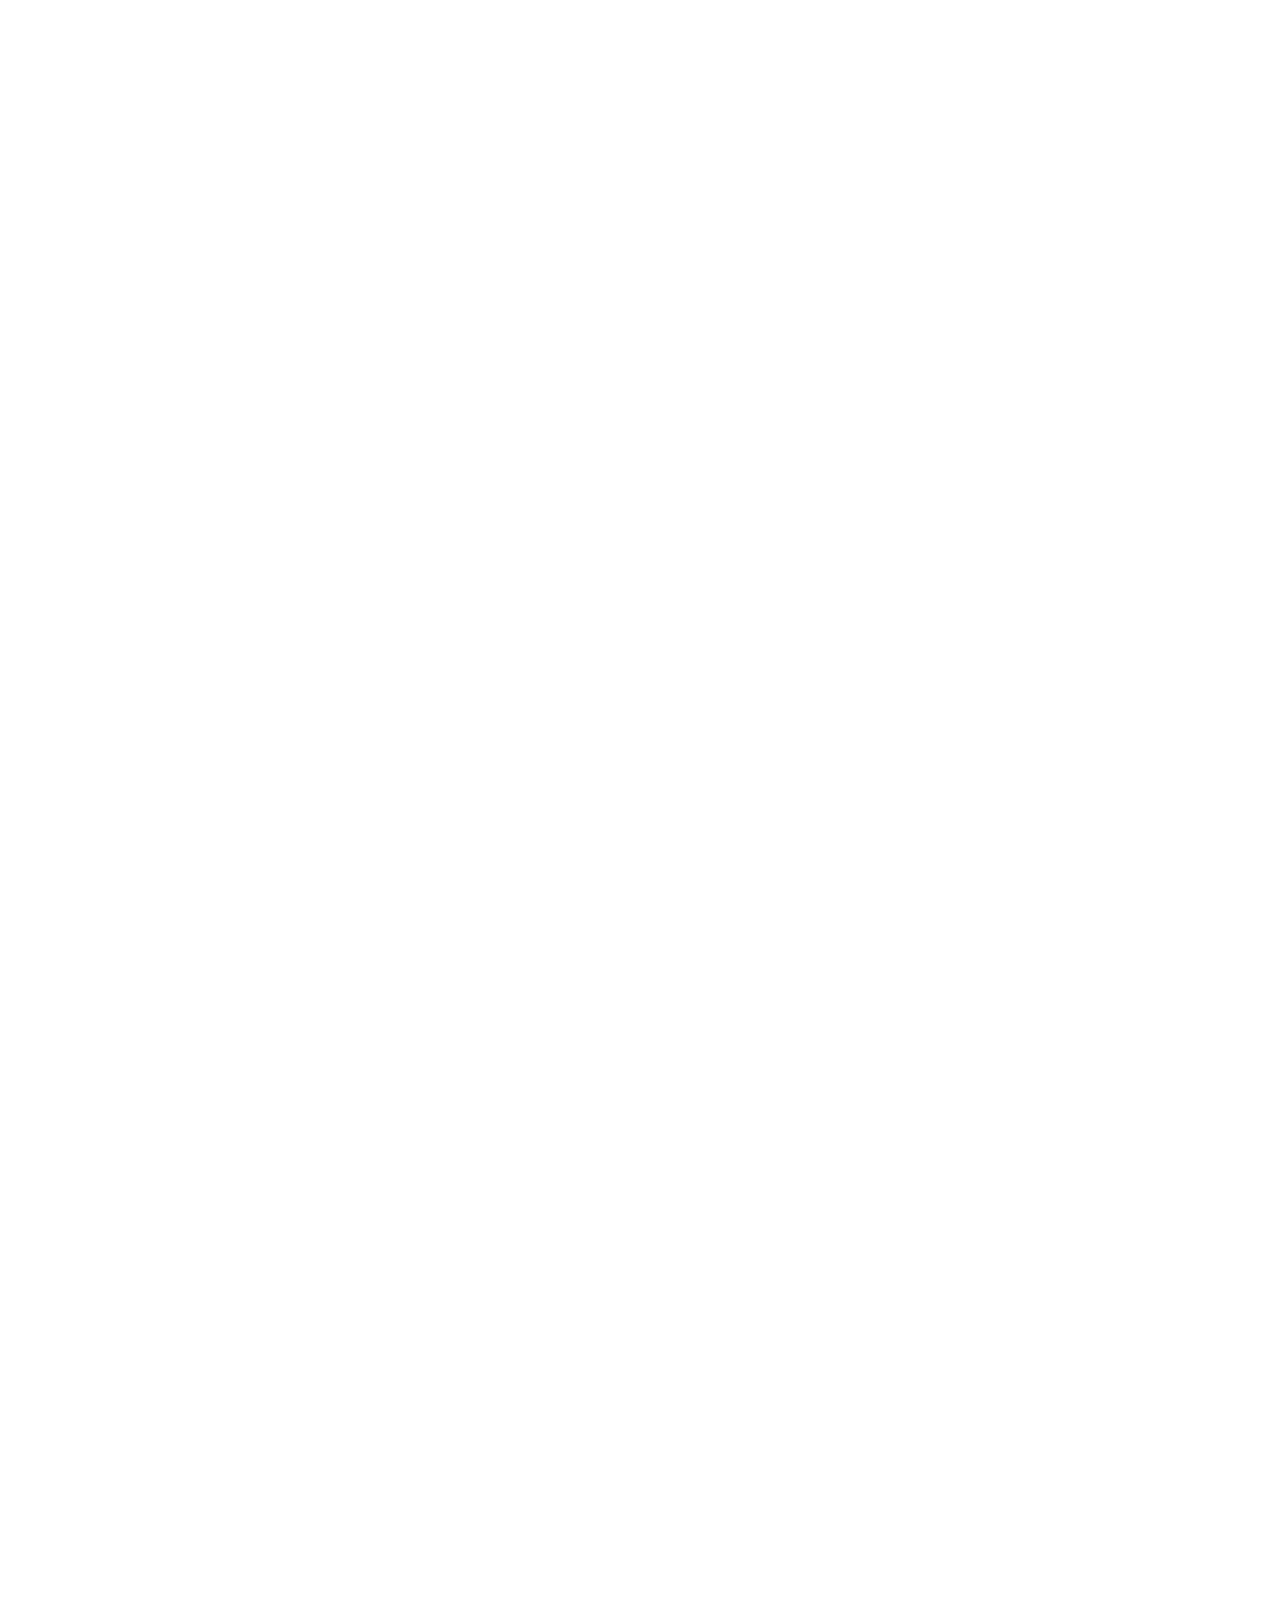
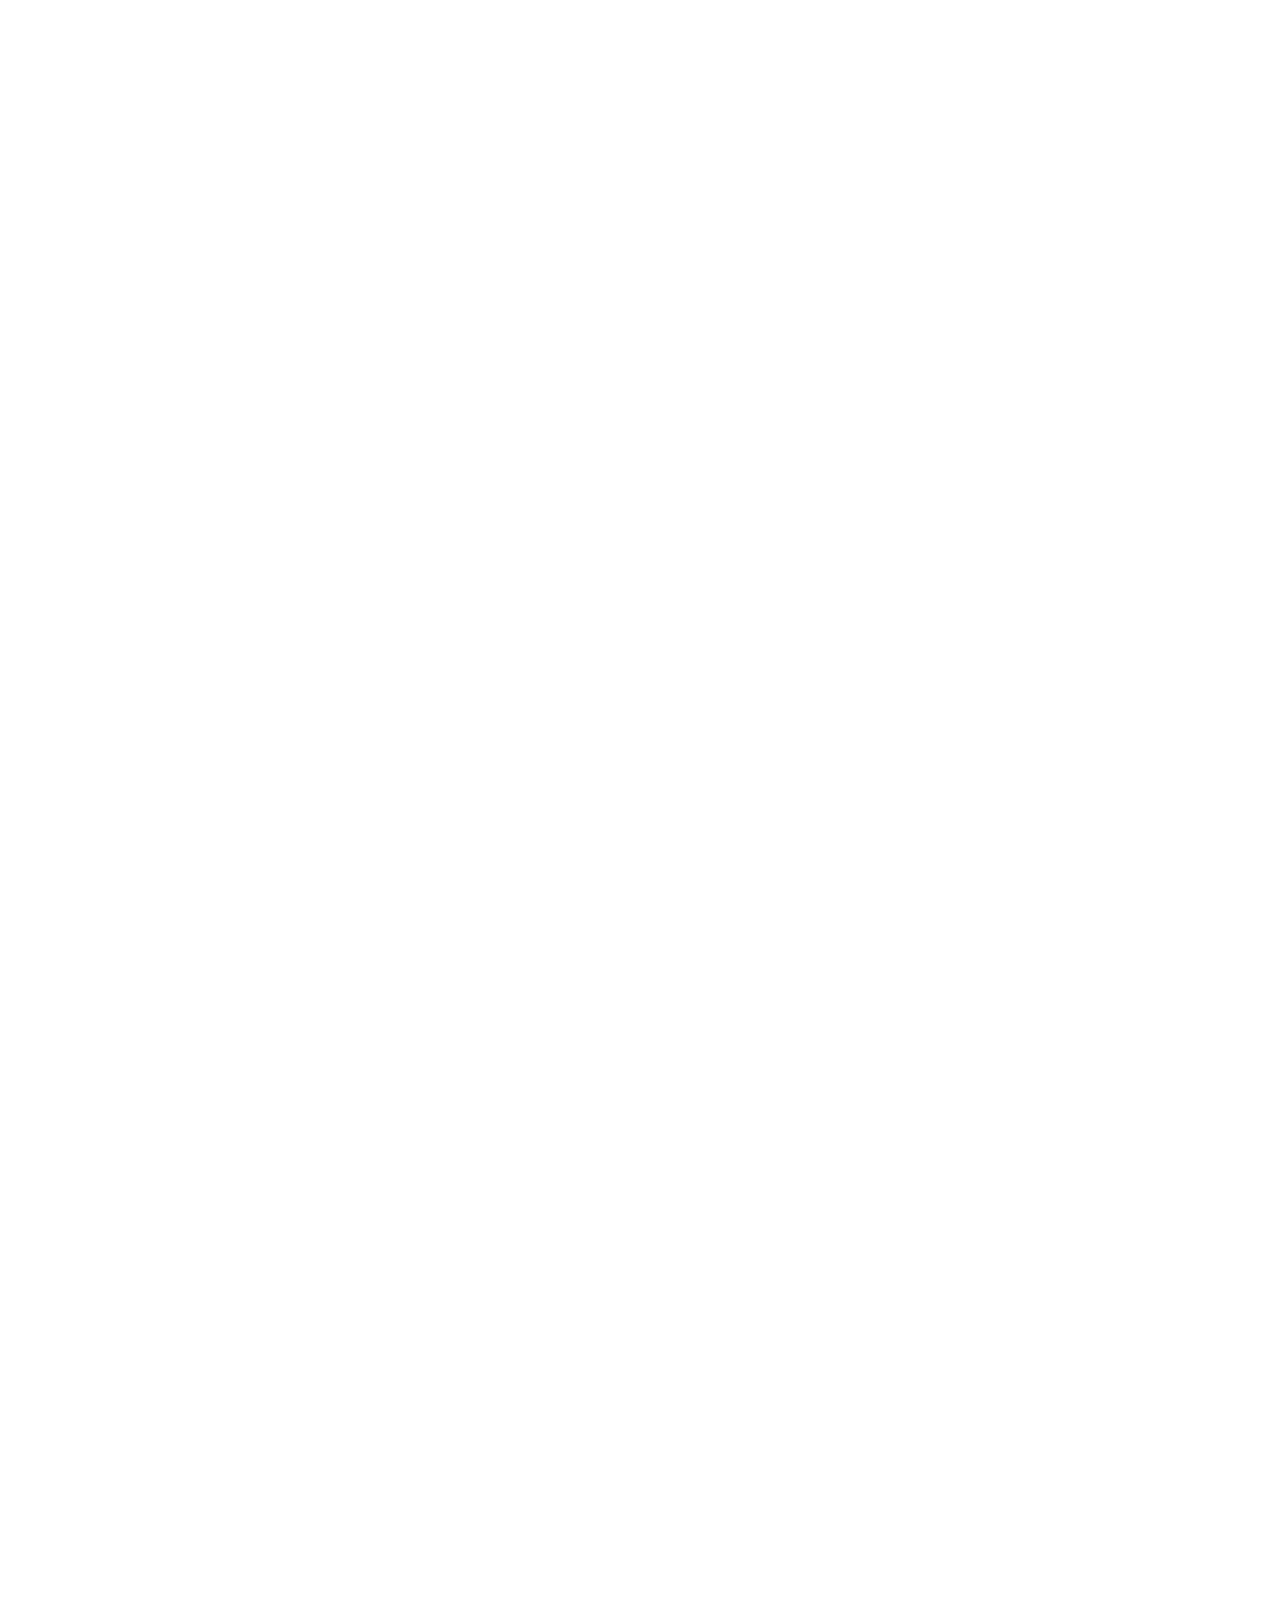
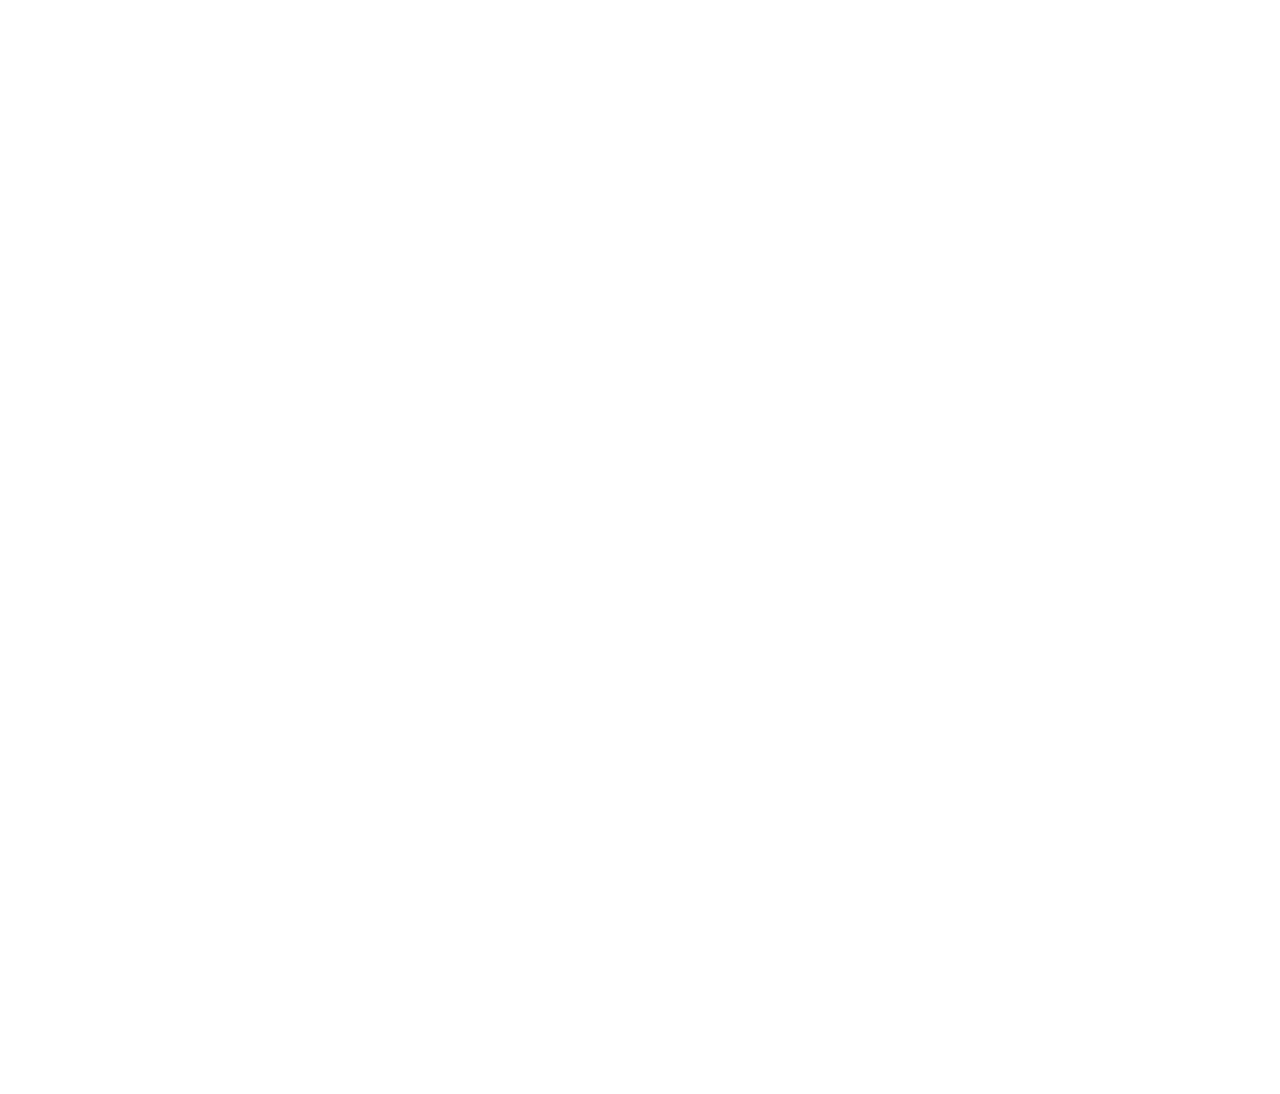
==== commit 1d7472f9: "add animation" ====
--- a/sasame.html
+++ b/sasame.html
@@ -45,275 +45,471 @@
     <link rel="stylesheet" type="text/css" href="https://cdn.jsdelivr.net/npm/slick-carousel@1.8.1/slick/slick.css">
     <link rel="stylesheet" href="./index.css" />
     <link rel="stylesheet" href="./sasame.css" />
+    <link rel="stylesheet" href="./splash.css" />
   </head>
   <body>
-    <div id="sasame-content">
-      <div class="intro-photo">
-        <div class="intro-photo-inner">
-          <img src="img\230503.jpg" />
-        </div>
-      </div>
-      <div class="intro-profile">
-        <div id="profile-content">
-          <h2 id="sasame-name">
-            <div class="profile-name-main">ささめ</div>
-            <div class="profile-name-small">Sasame</div>
-          </h2>
-          <div class="profile-text">
-            <p>
-              兔子のkigurumi工坊さんからお迎えした、<br />
-              オリジナルキャラクターです。
-            </p>
-            <p>クールで優しい子。でもたまに甘えたくなるらしい。。</p>
+    <div id="splash">
+      <div id="splash-logo">Sasame</div>
+    </div>
+    <div class="splashbg"></div>
+    <div id="container">
+      <div id="sasame-content">
+        <div class="intro-photo">
+          <div class="intro-photo-inner">
+            <img src="img\230503.jpg" />
           </div>
-          <div class="table-container">
-            <table class="profile-table" id="sasame-table">
-              <tr>
-                <th>年齢</th>
-                <td>21歳</td>
-              </tr>
-              <tr>
-                <th>誕生日</th>
-                <td>1月23日</td>
-              </tr>
-              <tr>
-                <th>お迎え記念日</th>
-                <td>2022年7月23日</td>
-              </tr>
-              <tr>
-                <th>出身</th>
-                <td>雪国</td>
-              </tr>
-              <tr>
-                <th>住処</th>
-                <td>都会のアパートで一人暮らし</td>
-              </tr>
-              <tr>
-                <th>家族</th>
-                <td>一人っ子</td>
-              </tr>
-              <tr>
-                <th>職業</th>
-                <td>私立の理系大学生</td>
-              </tr>
-              <tr>
-                <th>趣味</th>
-                <td>旅行、お酒</td>
-              </tr>
-            </table>
+        </div>
+        <div class="intro-profile">
+          <div id="profile-content">
+            <h2 id="sasame-name">
+              <div class="profile-name-main">ささめ</div>
+              <div class="profile-name-small">Sasame</div>
+            </h2>
+            <div class="profile-text">
+              <p>
+                兔子のkigurumi工坊さんからお迎えした、<br />
+                オリジナルキャラクターです。
+              </p>
+              <p>クールで優しい子。でもたまに甘えたくなるらしい。。</p>
+            </div>
+            <div class="table-container">
+              <table class="profile-table" id="sasame-table">
+                <tr>
+                  <th>年齢</th>
+                  <td>21歳</td>
+                </tr>
+                <tr>
+                  <th>誕生日</th>
+                  <td>1月23日</td>
+                </tr>
+                <tr>
+                  <th>お迎え記念日</th>
+                  <td>2022年7月23日</td>
+                </tr>
+                <tr>
+                  <th>出身</th>
+                  <td>雪国</td>
+                </tr>
+                <tr>
+                  <th>住処</th>
+                  <td>都会のアパートで一人暮らし</td>
+                </tr>
+                <tr>
+                  <th>家族</th>
+                  <td>一人っ子</td>
+                </tr>
+                <tr>
+                  <th>職業</th>
+                  <td>私立の理系大学生</td>
+                </tr>
+                <tr>
+                  <th>趣味</th>
+                  <td>旅行、お酒</td>
+                </tr>
+              </table>
+            </div>
           </div>
         </div>
       </div>
-    </div>
-    <div class="headline">
-      <h1 class="headline-main">Personality</h1>
-      <p class="headline-sub">ささめはこんな子</p>
-    </div>
-    <div class="personality-content">
-      <div class="personality-intro">
-        <p>ささめは、雪国出身の21歳の理系大学生の女の子。</p>
-        <p>今は都会のアパートで一人暮らしをしている。</p>
-        <p>雪国育ちだけど寒さには弱いみたい。</p>
-        <p>旅行が趣味で、綺麗な景色を見たり、美味しい食べ物を食べたりして、日々の疲れをリフレッシュ。</p>
-        <p>最近はカフェ巡りにハマっていて、良い雰囲気のお店や美味しいメニューを見つけて、くつろぎのひと時を楽しんでいるみたい。</p>
-        <p>家では料理をして、たまに凝ったものを作ったり。</p>
-        <p>時にはゲームに夢中になって、気づいたら朝になってたり…</p>
-        <p>夜型タイプで、朝早く起きるのが苦手。</p>
-        <p>ものごとにストイックで、決めたことはとことんやり切りたいタイプ。</p>
-        <p>でも普段はふわふわ動いていて、周りから見ると何を考えてるかわからない。</p>
-        <p>というか何も考えてなさそう。</p>
-        <p>結構マイペースで、面倒だなと思ったら「え～やるの～？」ってなったり。</p>
-        <p>そんなゆる～い感じだけど、根は優しくて、面倒見のいい子です。</p>
-      </div>
-      <div class="table-container">
-        <div id="sasame-table-head">ささめをもっと深掘り</div>
-        <table class="profile-table" id="sasame-table">
-          <tr>
-            <th>好きな食べ物</th>
-            <td>パスタ、オムライス</td>
-          </tr>
-          <tr>
-            <th>好きなお酒</th>
-            <td>日本酒、果実酒、クラフトビール</td>
-          </tr>
-          <tr>
-            <th>嫌いな食べ物</th>
-            <td>パクチー</td>
-          </tr>
-          <tr>
-            <th>苦手</th>
-            <td>早起き</td>
-          </tr>
-          <tr>
-            <th>マイブーム</th>
-            <td>カフェ巡り</td>
-          </tr>
-          <tr>
-            <th>学部学科</th>
-            <td>工学部情報電子学科</td>
-          </tr>
-          <tr>
-            <th>特技</th>
-            <td>パソコン</td>
-          </tr>
-          <tr>
-            <th>バイト</th>
-            <td>家庭教師</td>
-          </tr>
-          <tr>
-            <th>サークル</th>
-            <td>書道愛好会</td>
-          </tr>
-        </table>
-        <div style="text-align: right;">※マスター（とるめ）のプロフィールとは異なります。</div>
-      </div>
-    </div>
-    <div class="headline">
-      <h1 class="headline-main">How to Take Pictures</h1>
-      <p class="headline-sub">ささめの撮影ポイント</p>
-    </div>
-    <div class="howtotakepictures-content">
-      <div class="howtotakepictures-intro">
-        <p>ささめを撮影することになった方へ</p>
-        <p>もしささめを撮ることになったなら、ここを見ればバッチリです！</p>
-      </div>
-      <h2 class="three-tips-header">これさえおさえればバッチリ3か条</h2>
-      <ol class="three-tips">
-        <li>どこにでもいる普通の大学生です！</li>
-        <li>元気系よりはおとなしい系です！</li>
-        <li>目線が上がりやすいので、外していたら遠慮なく伝えてください！</li>
-      </ol>
-      <div class="howtotakepictures-intro-2">
-        <p>この下は興味がありましたらお読みください</p>
-      </div>
-      <ul>
-        <li class="point-tips">
-          <h3>人物像</h3>
-          <p>ささめは、どこにでもいる普通の大学生です。<span>理系</span>の専攻で、大学では研究に励んでいます。</p>
-          <p>雪国出身の一人っ子で、都会の<span>アパートで一人暮らし</span>をしています。</p>
-          <p>週末には友達と一緒に<span>カフェ</span>でおしゃべりしたり、<span>旅行</span>に出かけたりして楽しんでいます。</p>
-          <p>1人の時は<span>料理</span>をしたり、時には<span>ゲーム</span>に夢中になって、気づいたら朝になってたり…</p>
-        </li>
-        <li class="point-tips">
-          <h3>目線・顔</h3>
-          <p>ささめは少し<span>あごが上がりがち</span>です。</p>
-          <p>カメラ目線を決めようとしても、少しずれてしまうことがあります。</p>
-          <p>せっかく撮ってもらえるならいい写真を残したいので、</p>
-          <p>目線が外れているなと思ったら、遠慮なく<span>「右向いて」「あご引いて」</span>と指示してください！</p>
-          <p>あと、ささめの顔はツルツルだから、環境によっては<span>テカリ</span>が目立っちゃうかも…</p>
-        </li>
-        <li class="point-tips">
-          <h3>身だしなみ</h3>
-          <p>ここに書いてあることは、気づいたら直してもらえるとありがたいなと思ったところです！</p>
-          <p><span>髪の毛</span>が引っ掛かっていたり…</p>
-          <p><span>リボン</span>が隠れていたり…</p>
-          <p><span>ネックレス</span>が綺麗に見えていなかったり…</p>
-        </li>
-        <li class="point-tips">
-          <h3>ポージング</h3>
-          <p>ささめは普通の大学生で、アニメキャラでもマスコットでもありません。
-          <p>だから、特別なポーズを持っていません。</p>
-          <p>頬や胸に<span>手を添え</span>たり、<span>ピース</span>したり、<span>ゆる～くポーズ</span>を決めます。</p>
-        </li>
-        <li class="point-situation">
-          <h3>シチュエーションの例</h3>
-          <h4>旅行先の風景</h4>
-          <p>旅行が大好きで、その土地の<span>ランドマーク</span>や<span>綺麗な景色</span>を背景にした写真がお気に入り。
-            <br>観光地や自然の中で記念写真を残せたら。</p>
-          <h4>家での日常</h4>
-          <p>アパートでくつろいだり、<span>ゲーム</span>で遊んだり、<span>メイク</span>したり。
-            <br>そんな普段の生活の一部を楽しく切り取れたら。</p>
-          <h4>仲間と一緒に</h4>
-          <p>誰かと遊んだり、<span>イベント</span>に参加してる特別な時など、<span>仲間と一緒</span>にいるときには思い出を残せたら。</p>
-          <h4>大学での日常</h4>
-          <p><span>キャンパス</span>の風景や、<span>教室</span>で勉強中の姿など、大学生活の思い出を残せたら。</p>
-          <h4>季節のイベント</h4>
-          <p><span>クリスマス</span>や<span>ハロウィン</span>、そして<span>誕生日</span>などのイベントでは、
-            <br>それを象徴する写真を残して、季節の変化を楽しめたら。</p>
-          <h4>その他</h4>
-          <p>それ以外にも、電車やバー、和室、ゴシック風、路地など、どこでも似合うと思います！
-            <br>撮りたいイメージがあれば、遠慮なく伝えてください！</p>
-        </li>
-      </ul>
-    </div>
-    <div class="headline">
-      <h1 class="headline-main">Memories</h1>
-      <p class="headline-sub">思い出</p>
-    </div>
-    <div class="trip-content kozushima-2307">
-      <div class="trip-content-inner">
-        <div class="trip-header">
-          <div class="trip-header-top">
-            <div class="trip-header-text-main">神津島</div>
-            <div class="trip-header-text-sub">旅行</div>
+      <div class="headline">
+        <h1 class="headline-main">Personality</h1>
+        <p class="headline-sub">ささめはこんな子</p>
+      </div>
+      <div class="personality-content">
+        <div class="personality-intro">
+          <p>ささめは、雪国出身の21歳の理系大学生の女の子。</p>
+          <p>今は都会のアパートで一人暮らしをしている。</p>
+          <p>雪国育ちだけど寒さには弱いみたい。</p>
+          <p>旅行が趣味で、綺麗な景色を見たり、美味しい食べ物を食べたりして、日々の疲れをリフレッシュ。</p>
+          <p>最近はカフェ巡りにハマっていて、良い雰囲気のお店や美味しいメニューを見つけて、くつろぎのひと時を楽しんでいるみたい。</p>
+          <p>家では料理をして、たまに凝ったものを作ったり。</p>
+          <p>時にはゲームに夢中になって、気づいたら朝になってたり…</p>
+          <p>夜型タイプで、朝早く起きるのが苦手。</p>
+          <p>ものごとにストイックで、決めたことはとことんやり切りたいタイプ。</p>
+          <p>でも普段はふわふわ動いていて、周りから見ると何を考えてるかわからない。</p>
+          <p>というか何も考えてなさそう。</p>
+          <p>結構マイペースで、面倒だなと思ったら「え～やるの～？」ってなったり。</p>
+          <p>そんなゆる～い感じだけど、根は優しくて、面倒見のいい子です。</p>
+        </div>
+        <div class="table-container">
+          <div id="sasame-table-head">ささめをもっと深掘り</div>
+          <table class="profile-table" id="sasame-table">
+            <tr>
+              <th>好きな食べ物</th>
+              <td>パスタ、オムライス</td>
+            </tr>
+            <tr>
+              <th>好きなお酒</th>
+              <td>日本酒、果実酒、クラフトビール</td>
+            </tr>
+            <tr>
+              <th>嫌いな食べ物</th>
+              <td>パクチー</td>
+            </tr>
+            <tr>
+              <th>苦手</th>
+              <td>早起き</td>
+            </tr>
+            <tr>
+              <th>マイブーム</th>
+              <td>カフェ巡り</td>
+            </tr>
+            <tr>
+              <th>学部学科</th>
+              <td>工学部情報電子学科</td>
+            </tr>
+            <tr>
+              <th>特技</th>
+              <td>パソコン</td>
+            </tr>
+            <tr>
+              <th>バイト</th>
+              <td>家庭教師</td>
+            </tr>
+            <tr>
+              <th>サークル</th>
+              <td>書道愛好会</td>
+            </tr>
+          </table>
+          <div class="sasame-table-bottom">※マスター（とるめ）のプロフィールとは異なります。</div>
+        </div>
+      </div>
+      <div class="headline">
+        <h1 class="headline-main">How to Take Pictures</h1>
+        <p class="headline-sub">ささめの撮影ポイント</p>
+      </div>
+      <div class="howtotakepictures-content">
+        <div class="howtotakepictures-intro">
+          <p>ささめを撮影することになった方へ</p>
+          <p>もしささめを撮ることになったなら、ここを見ればバッチリです！</p>
+        </div>
+        <h2 class="three-tips-header">これさえおさえればバッチリ3か条</h2>
+        <ol class="three-tips">
+          <li>どこにでもいる<span>普通の大学生</span>です！</li>
+          <li>元気系よりは<span>おとなしい系</span>です！</li>
+          <li><span>目線が上がりやすい</span>ので、外していたら遠慮なく伝えてください！</li>
+        </ol>
+        <div class="howtotakepictures-intro-2">
+          <p>この下は興味がありましたらお読みください</p>
+        </div>
+        <ul>
+          <li class="point-tips">
+            <h3>人物像</h3>
+            <p>ささめは、どこにでもいる普通の大学生です。<span>理系</span>の専攻で、大学では研究に励んでいます。</p>
+            <p>雪国出身の一人っ子で、都会の<span>アパートで一人暮らし</span>をしています。</p>
+            <p>週末には友達と一緒に<span>カフェ</span>でおしゃべりしたり、<span>旅行</span>に出かけたりして楽しんでいます。</p>
+            <p>1人の時は<span>料理</span>をしたり、時には<span>ゲーム</span>に夢中になって、気づいたら朝になってたり…</p>
+          </li>
+          <li class="point-tips">
+            <h3>目線・顔</h3>
+            <p>ささめは少し<span>あごが上がりがち</span>です。</p>
+            <p>カメラ目線を決めようとしても、少しずれてしまうことがあります。</p>
+            <p>せっかく撮ってもらえるならいい写真を残したいので、</p>
+            <p>目線が外れているなと思ったら、遠慮なく<span>「右向いて」「あご引いて」</span>と指示してください！</p>
+            <div class="point-img-container">
+              <div class="point-img-content">
+                <div class="point-img-inner">
+                  <div class="point-img-bad"></div>
+                  <div class="hover-img-container">
+                    <a href="img/howtotakepictures/chin_raised.jpg" data-lightbox="point-tips" data-title="あご上がり">
+                      <img src="img/howtotakepictures/chin_raised.jpg" alt="あご上がり">
+                    </a>
+                  </div>
+                </div>
+                <div class="point-img-inner">
+                  <div class="point-img-good"></div>
+                  <div class="hover-img-container">
+                    <a href="img/howtotakepictures/chin_unraised.jpg" data-lightbox="point-tips" data-title="通常の目線">
+                      <img src="img/howtotakepictures/chin_unraised.jpg" alt="通常の目線">
+                    </a>
+                  </div>
+                </div>
+              </div>
+            </div>
+            <p>あと、ささめの顔はツルツルだから、環境によっては<span>テカリ</span>が目立っちゃうかも…</p>
+            <div class="point-img-container">
+              <div class="point-img-content">
+                <div class="point-img-inner">
+                  <div class="hover-img-container">
+                    <a href="img/howtotakepictures/shining.jpg" data-lightbox="point-tips" data-title="テカってる">
+                      <img src="img/howtotakepictures/shining.jpg" alt="テカってる">
+                    </a>
+                  </div>
+                </div>
+              </div>
+            </div>
+          </li>
+          <li class="point-tips">
+            <h3>身だしなみ</h3>
+            <p>ここに書いてあることは、気づいたら直してもらえるとありがたいなと思ったところです！</p>
+            <p><span>髪の毛</span>が引っかかっていたり…</p>
+            <div class="point-img-container">
+              <div class="point-img-content">
+                <div class="point-img-inner">
+                  <div class="point-img-bad"></div>
+                  <div class="hover-img-container">
+                    <a href="img/howtotakepictures/hair_stucked.jpg" data-lightbox="point-tips" data-title="髪の毛が引っかかってる">
+                      <img src="img/howtotakepictures/hair_stucked.jpg" alt="髪の毛が引っかかってる">
+                    </a>
+                  </div>
+                </div>
+                <div class="point-img-inner">
+                  <div class="point-img-good"></div>
+                  <div class="hover-img-container">
+                    <a href="img/howtotakepictures/hair_unstucked.jpg" data-lightbox="point-tips" data-title="通常の髪の毛">
+                      <img src="img/howtotakepictures/hair_unstucked.jpg" alt="通常の髪の毛">
+                    </a>
+                  </div>
+                </div>
+              </div>
+            </div>
+            <p><span>リボン</span>が隠れていたり…</p>
+            <div class="point-img-container">
+              <div class="point-img-content">
+                <div class="point-img-inner">
+                  <div class="point-img-bad"></div>
+                  <div class="hover-img-container">
+                    <a href="img/howtotakepictures/ribbon_hidden.jpg" data-lightbox="point-tips" data-title="リボン隠れてる">
+                      <img src="img/howtotakepictures/ribbon_hidden.jpg" alt="リボン隠れてる">
+                    </a>
+                  </div>
+                  <div class="hover-img-container">
+                    <a href="img/howtotakepictures/ribbon_half_visible.jpg" data-lightbox="point-tips" data-title="リボン半分隠れてる">
+                      <img src="img/howtotakepictures/ribbon_half_visible.jpg" alt="リボン半分隠れてる">
+                    </a>
+                  </div>
+                </div>
+                <div class="point-img-inner">
+                  <div class="point-img-good"></div>
+                  <div class="hover-img-container">
+                    <a href="img/howtotakepictures/ribbon_visible.jpg" data-lightbox="point-tips" data-title="通常のリボン">
+                      <img src="img/howtotakepictures/ribbon_visible.jpg" alt="通常のリボン">
+                    </a>
+                  </div>
+                </div>
+              </div>
+            </div>
+            <p>他にも、<span>ネックレス</span>が綺麗に見えていなかったり…</p>
+            <p>気づいたところがあったら遠慮なく伝えてください！</p>
+          </li>
+          <li class="point-tips">
+            <h3>ポージング</h3>
+            <p>ささめは普通の大学生で、アニメキャラでもマスコットでもありません。
+            <p>だから、特別なポーズを持っていません。</p>
+            <p>頬や胸に<span>手を添え</span>たり、<span>ピース</span>したり、<span>ゆる～くポーズ</span>を決めます。</p>
+            <div class="point-img-container">
+              <div class="point-img-content">
+                <div class="point-img-inner">
+                  <div class="hover-img-container">
+                    <a href="img/howtotakepictures/pose_cheek.jpg" data-lightbox="point-tips" data-title="頬に手を添える">
+                      <img src="img/howtotakepictures/pose_cheek.jpg" alt="頬に手を添える">
+                    </a>
+                  </div>
+                  <div class="hover-img-container">
+                    <a href="img/howtotakepictures/pose_peace.jpg" data-lightbox="point-tips" data-title="ピース">
+                      <img src="img/howtotakepictures/pose_peace.jpg" alt="ピース">
+                    </a>
+                  </div>
+                </div>
+              </div>
+            </div>
+          </li>
+          <li class="point-situation">
+            <h3>シチュエーションの例</h3>
+            <h4>旅行先の風景</h4>
+            <p>旅行が大好きで、その土地の<span>ランドマーク</span>や<span>綺麗な景色</span>を背景にした写真がお気に入り。
+              <br>観光地や自然の中で記念写真を残せたら。</p>
+            <div class="point-img-container situation-img-container">
+              <div class="point-img-content">
+                <div class="point-img-inner">
+                  <div class="hover-img-container">
+                    <a href="img/231104.JPG" data-lightbox="situation-example" data-title="ラグコス">
+                      <img src="img/231104.JPG" alt="ラグコス">
+                    </a>
+                  </div>
+                  <div class="hover-img-container">
+                    <a href="img/230910.jpg" data-lightbox="situation-example" data-title="東京タワー">
+                      <img src="img/230910.jpg" alt="東京タワー">
+                    </a>
+                  </div>
+                </div>
+              </div>
+            </div>
+            <h4>家での日常</h4>
+            <p>アパートでくつろいだり、<span>ゲーム</span>で遊んだり、<span>メイク</span>したり。
+              <br>そんな普段の生活の一部を楽しく切り取れたら。</p>
+            <div class="point-img-container situation-img-container">
+              <div class="point-img-content">
+                <div class="point-img-inner">
+                  <div class="hover-img-container">
+                    <a href="img/230504cp.jpg" data-lightbox="situation-example" data-title="kig-cp-2305">
+                      <img src="img/230504cp.jpg" alt="kig-cp-2305" class="horizontal-img">
+                    </a>
+                  </div>
+                  <div class="hover-img-container">
+                    <a href="img/230527.jpg" data-lightbox="situation-example" data-title="アパートにて">
+                      <img src="img/230527.jpg" alt="アパートにて" class="horizontal-img">
+                    </a>
+                  </div>
+                </div>
+              </div>
+            </div>
+            <h4>仲間と一緒に</h4>
+            <p>誰かと遊んだり、<span>イベント</span>に参加してる特別な時など、<span>仲間と一緒</span>にいるときには思い出を残せたら。</p>
+            <div class="point-img-container situation-img-container">
+              <div class="point-img-content">
+                <div class="point-img-inner">
+                  <div class="hover-img-container">
+                    <a href="img/230717_group.jpg" data-lightbox="situation-example" data-title="神津島集合写真">
+                      <img src="img/230717_group.jpg" alt="神津島集合写真" class="horizontal-img">
+                    </a>
+                  </div>
+                </div>
+              </div>
+            </div>
+            <h4>大学での日常</h4>
+            <p><span>キャンパス</span>の風景や、<span>教室</span>で勉強中の姿など、大学生活の思い出を残せたら。</p>
+            <div class="point-img-container situation-img-container">
+              <div class="point-img-content">
+                <div class="point-img-inner">
+                  <div class="hover-img-container">
+                    <a href="img/230902cp.JPG" data-lightbox="situation-example" data-title="kig-cp-2309">
+                      <img src="img/230902cp.JPG" alt="kig-cp-2309">
+                    </a>
+                  </div>
+                  <div class="hover-img-container">
+                    <a href="img/230701.JPG" data-lightbox="situation-example" data-title="kig-cp-2307名古屋">
+                      <img src="img/230701.JPG" alt="kig-cp-2307名古屋" class="horizontal-img">
+                    </a>
+                  </div>
+                </div>
+              </div>
+            </div>
+            <h4>季節のイベント</h4>
+            <p><span>クリスマス</span>や<span>ハロウィン</span>、そして<span>誕生日</span>などのイベントでは、
+              <br>それを象徴する写真を残して、季節の変化を楽しめたら。</p>
+            <div class="point-img-container situation-img-container">
+              <div class="point-img-content">
+                <div class="point-img-inner">
+                  <div class="hover-img-container">
+                    <a href="img/221031.jpg" data-lightbox="situation-example" data-title="ハロウィーン">
+                      <img src="img/221031.jpg" alt="ハロウィーン">
+                    </a>
+                  </div>
+                  <div class="hover-img-container">
+                    <a href="img/231225.jpg" data-lightbox="situation-example" data-title="クリスマス">
+                      <img src="img/231225.jpg" alt="クリスマス">
+                    </a>
+                  </div>
+                </div>
+              </div>
+            </div>
+            <h4>その他</h4>
+            <p>それ以外にも、電車やバー、和室、ゴシック風、路地、プールなど、どこでも似合うと思います！
+              <br>撮りたいイメージがあれば、遠慮なく伝えてください！</p>
+            <div class="point-img-container situation-img-container">
+              <div class="point-img-content">
+                <div class="point-img-inner">
+                  <div class="hover-img-container">
+                    <a href="img/230502cp_train.jpg" data-lightbox="situation-example" data-title="電車">
+                      <img src="img/230502cp_train.jpg" alt="電車">
+                    </a>
+                  </div>
+                  <div class="hover-img-container">
+                    <a href="img/230730.jpg" data-lightbox="situation-example" data-title="プール">
+                      <img src="img/230730.jpg" alt="プール">
+                    </a>
+                  </div>
+                </div>
+              </div>
+            </div>
+          </li>
+        </ul>
+      </div>
+      <div class="headline">
+        <h1 class="headline-main">Memories</h1>
+        <p class="headline-sub">思い出</p>
+      </div>
+      <div class="trip-content kozushima-2307">
+        <div class="trip-content-inner">
+          <div class="trip-header">
+            <div class="trip-header-top">
+              <div class="trip-header-text-main">神津島</div>
+              <div class="trip-header-text-sub">旅行</div>
+            </div>
+            <div class="trip-header-bottom">
+              <div>2023/7/15～17</div>
+              <div>東京都神津島村</div>
+            </div>
           </div>
-          <div class="trip-header-bottom">
-            <div>2023/7/15～17</div>
-            <div>東京都神津島村</div>
+          <div class="trip-main">
+            <div class="trip-main-img-container">
+              <ul class="slider gallery">
+                <li class="hover-img-container">
+                  <a href="img/230717.jpg" data-lightbox="kozushima" data-title="キャプション">
+                    <img src="img/230717.jpg" alt="">
+                  </a>
+                </li>
+                <li class="hover-img-container">
+                  <a href="img/230724.jpg" data-lightbox="kozushima" data-title="キャプション">
+                    <img src="img/230724.jpg" alt="">
+                  </a>
+                </li>
+                <li class="hover-img-container">
+                  <a href="img/230727.jpg" data-lightbox="kozushima" data-title="キャプション">
+                    <img src="img/230727.jpg" alt="">
+                  </a>
+                </li>
+              </ul>
+            </div>
           </div>
         </div>
-        <div class="trip-main">
-          <div class="trip-main-img-container">
-            <ul class="slider gallery">
-              <li>
-                <a href="img/230717.jpg" data-lightbox="kozushima" data-title="キャプション">
-                  <img src="img/230717.jpg" alt="">
-                </a>
-              </li>
-              <li>
-                <a href="img/230724.jpg" data-lightbox="kozushima" data-title="キャプション">
-                  <img src="img/230724.jpg" alt="">
-                </a>
-              </li>
-              <li>
-                <a href="img/230727.jpg" data-lightbox="kozushima" data-title="キャプション">
-                  <img src="img/230727.jpg" alt="">
-                </a>
-              </li>
-            </ul>
+      </div>
+      <div class="trip-content inage-2306">
+        <div class="trip-content-inner">
+          <div class="trip-header">
+            <div class="trip-header-top">
+              <div class="trip-header-text-main">稲毛海岸</div>
+              <div class="trip-header-text-sub">ロケ撮影</div>
+            </div>
+            <div class="trip-header-bottom">
+              <div>2023/6/10</div>
+              <div>千葉県千葉市</div>
+            </div>
           </div>
-        </div>
-      </div>
-    </div>
-    <div class="trip-content inage-2306">
-      <div class="trip-content-inner">
-        <div class="trip-header">
-          <div class="trip-header-top">
-            <div class="trip-header-text-main">稲毛海岸</div>
-            <div class="trip-header-text-sub">ロケ撮影</div>
+          <div class="trip-main">
+            <div class="trip-main-img-container">
+              <ul class="slider gallery">
+                <li class="hover-img-container">
+                  <a href="img/230613.jpg" data-lightbox="inage" data-title="キャプション">
+                    <img src="img/230613.jpg" alt="">
+                  </a>
+                </li>
+                <li class="hover-img-container">
+                  <a href="img/230801.jpg" data-lightbox="inage" data-title="キャプション">
+                    <img src="img/230801.jpg" alt="">
+                  </a>
+                </li>
+                <li class="hover-img-container">
+                  <a href="img/230613.jpg" data-lightbox="inage" data-title="キャプション">
+                    <img src="img/230613.jpg" alt="">
+                  </a>
+                </li>
+                <li class="hover-img-container">
+                  <a href="img/230801.jpg" data-lightbox="inage" data-title="キャプション">
+                    <img src="img/230801.jpg" alt="">
+                  </a>
+                </li>
+              </ul>
+            </div>
           </div>
-          <div class="trip-header-bottom">
-            <div>2023/6/10</div>
-            <div>千葉県千葉市</div>
-          </div>
-        </div>
-        <div class="trip-main">
-          <div class="trip-main-img-container">
-            <ul class="slider gallery">
-              <li>
-                <a href="img/230613.jpg" data-lightbox="inage" data-title="キャプション">
-                  <img src="img/230613.jpg" alt="">
-                </a>
-              </li>
-              <li>
-                <a href="img/230801.jpg" data-lightbox="inage" data-title="キャプション">
-                  <img src="img/230801.jpg" alt="">
-                </a>
-              </li>
-              <li>
-                <a href="img/230613.jpg" data-lightbox="inage" data-title="キャプション">
-                  <img src="img/230613.jpg" alt="">
-                </a>
-              </li>
-              <li>
-                <a href="img/230801.jpg" data-lightbox="inage" data-title="キャプション">
-                  <img src="img/230801.jpg" alt="">
-                </a>
-              </li>
-            </ul>
-          </div>
-        </div>
-      </div>
+        </div>
+      </div>
+      <footer id="footer-container">
+        <div class="footer">
+          <small>copyright 2023 torme_kig All rights reserved.</small>
+        </div>
+      </footer>
     </div>
     <script src="https://code.jquery.com/jquery-3.4.1.min.js" integrity="sha256-CSXorXvZcTkaix6Yvo6HppcZGetbYMGWSFlBw8HfCJo=" crossorigin="anonymous"></script>
     <script src="https://cdnjs.cloudflare.com/ajax/libs/lightbox2/2.10.0/js/lightbox.min.js"></script>
@@ -350,5 +546,6 @@
         $(e).slick(param);
       })
     </script>
+    <script src="splash.js"></script>
   </body>
 </html>--- a/index.css
+++ b/index.css
@@ -33,6 +33,7 @@
 
 #center-box {
     margin: 0 auto;
+    width: 100%;
     height: 80%;
     display: flex;
     align-items: center;
@@ -43,8 +44,8 @@
 #top-img-back-rect {
     position: absolute;
     left: -64%;
-    width: 150vh;
-    height: 150vh;
+    width: 120vw;
+    height: 120vw;
     border-radius: 50%;
     background-color: #C2CCF5;
     z-index: -10;
@@ -60,6 +61,26 @@
     transform: rotate(-3deg) scale(1);
     box-shadow: 8px 8px 20px rgba(0, 0, 0, 0.4);
     transition: all .5s;
+    opacity: 0;
+}
+
+.top-img-animation {
+    animation-name: imgRotate;
+    animation-duration: 1.5s;
+    animation-fill-mode: none;
+    animation-timing-function: ease-in-out;
+}
+
+@keyframes imgRotate{
+    from {
+        transform: rotate(-5deg) scale(1.2);
+        opacity: 0;
+    }
+
+    to {
+        transform: rotate(-3deg) scale(1);
+        opacity: 1;
+    }
 }
 
 #top-img-container:hover {
@@ -88,7 +109,7 @@
     font-family: 'Barlow Condensed', sans-serif;
 }
 
-#top-name span {
+.top-name-blue {
     color: #A4AEE4;
 }
 
@@ -264,6 +285,7 @@
     vertical-align: top;
     text-align: right;
     border-right: #333 1px solid;
+    white-space: nowrap;
 }
 
 .profile-table th, td {
@@ -286,9 +308,20 @@
     font-family: 'Dancing Script', cursive;
 }
 
+
 .headline-sub {
     font-size: 1rem;
     font-weight: bold;
+}
+
+@media screen and (max-width: 864px) {
+    .headline {
+        padding: 2rem;
+    }
+
+    .headline-main {
+        font-size: 3rem;
+    }
 }
 
 #sasame-content {
@@ -329,6 +362,23 @@
     object-fit: cover;
 }
 
+.intro-photo-inner-img-anination {
+    animation-name: imgZoom;
+    animation-duration: 10.0s;
+    animation-fill-mode: forwards;
+    animation-timing-function: ease-out;
+}
+
+@keyframes imgZoom{
+    from {
+        transform: scale(1);
+    }
+
+    to {
+        transform: scale(1.2);
+    }
+}
+
 .intro-profile {
     width: 50%;
     padding: 3rem;
@@ -345,10 +395,15 @@
     .intro-profile {
         width: 100%;
     }
+
+    .intro-profile {
+        padding: 3rem 0.8rem;
+    }
 }
 
 #gallery-container {
     padding: 0 2rem;
+    width: 100%;
     background-color: #C2CCF5;
 }
 
@@ -356,7 +411,8 @@
     columns: 3;
     column-gap: 1rem;
     padding: 0;
-    margin: 0;
+    margin: 0 auto;
+    max-width: 1200px;
     background-color: #FAFAFA;
 }
 
@@ -423,8 +479,9 @@
     height: 64vh;
     background-image: url(img/221029.jpg);
     background-size: cover;
-    background-repeat: no-repeat;
+    background-repeat: repeat;
     background-position: center;
+    background-attachment: fixed;
 }
 
 .dot-content-inner {
@@ -450,6 +507,25 @@
     align-items: center;
     background-color: rgba(0,0,0,.6);
     padding: 4rem;
+}
+
+.dot-content-content-animation {
+    animation-name: scaleIn;
+    animation-duration: 1.0s;
+    animation-fill-mode:forwards;
+    opacity: 0;
+}
+
+@keyframes scaleIn{
+    from {
+        transform: scale(1.2);
+        opacity: 0;
+    }
+
+    to {
+        transform: scale(1.0);
+        opacity: 1;
+    }
 }
 
 .dot-content-content-a-outer {
@@ -636,4 +712,195 @@
     width: 100%;
     margin: 0 auto;
     padding: 2rem 4rem;
+}
+
+/* animation */
+.fadeDown{
+    animation-name: fadeDownAnime;
+    animation-duration: 0.8s;
+    animation-fill-mode: forwards;
+    animation-timing-function: ease-in-out;
+    opacity: 0;
+}
+    
+@keyframes fadeDownAnime{
+    from {
+        opacity: 0;
+        transform: translateY(-5rem);
+    }
+    
+    to {
+        opacity: 1;
+        transform: translateY(0);
+    }
+}
+
+.fadeLeft{
+    animation-name: fadeLeftAnime;
+    animation-duration: 0.8s;
+    animation-fill-mode: forwards;
+    animation-timing-function: ease-in-out;
+    opacity: 0;
+}
+    
+@keyframes fadeLeftAnime{
+    from {
+        opacity: 0;
+        transform: translateX(-5rem);
+    }
+    
+    to {
+        opacity: 1;
+        transform: translateX(0);
+    }
+}
+
+.fadeRight{
+    animation-name: fadeRightAnime;
+    animation-duration: 0.8s;
+    animation-fill-mode: forwards;
+    animation-timing-function: ease-in-out;
+    opacity: 0;
+}
+    
+@keyframes fadeRightAnime{
+    from {
+        opacity: 0;
+        transform: translateX(5rem);
+    }
+    
+    to {
+        opacity: 1;
+        transform: translateX(0);
+    }
+}
+
+/* ---------------------- */
+/*タイトル視差*/
+
+.slide-in {
+	overflow: hidden;
+    display: inline-block;
+    padding: 0 10px;/*英語がはみ出るので見えるように余白追記*/
+}
+
+.slide-in_inner {
+	display: inline-block;
+
+}
+
+/*左右のアニメーション*/
+.leftAnime,
+.rightAnime{
+    opacity: 0;/*事前に透過0にして消しておく*/
+}
+
+.slideAnimeLeftRight {
+	animation-name: slideText-100;
+	animation-duration:0.8s;
+	animation-fill-mode:forwards;
+    opacity: 0;
+}
+
+@keyframes slideText-100 {
+    from {
+        transform: translateX(-100%); /*要素を左の枠外に移動*/
+        opacity: 0;
+    }
+
+    to {
+        transform: translateX(0);/*要素を元の位置に移動*/
+        opacity: 1;
+    }
+}
+
+.slideAnimeRightLeft {
+	animation-name: slideText100;
+	animation-duration:0.8s;
+	animation-fill-mode:forwards;
+    opacity: 0;
+}
+
+
+@keyframes slideText100 {
+    from {
+        transform: translateX(100%);/*要素を右の枠外に移動*/
+        opacity: 0;
+    }
+
+    to {
+        transform: translateX(0);/*要素を元の位置に移動*/
+        opacity: 1;
+    }
+}
+
+/* ---------------------- */
+/*背景色が伸びて出現（共通）*/
+.bgextend{
+    animation-name:bgextendAnimeBase;
+    animation-duration:1s;
+    animation-fill-mode:forwards;
+    position: relative;
+    overflow: hidden;/*　はみ出た色要素を隠す　*/
+    opacity:0;
+}
+
+@keyframes bgextendAnimeBase{
+from {
+    opacity:0;
+}
+
+to {
+    opacity:1;  
+}
+}
+
+.bgappearTrigger {
+    opacity: 0;
+}
+
+.bgappear{
+    animation-name:bgextendAnimeSecond;
+    animation-duration:1s;
+    animation-delay: 0.6s;
+    animation-fill-mode:forwards;
+    opacity: 0;
+}
+
+@keyframes bgextendAnimeSecond{
+    0% {
+        opacity: 0;
+    }
+    100% {
+        opacity: 1;
+    }
+}
+
+/*左から*/
+.bgLRextend::before{
+    animation-name:bgLRextendAnime;
+    animation-duration:1s;
+    animation-fill-mode:forwards;
+    content: "";
+    position: absolute;
+    width: 100%;
+    height: 100%;
+    background-color: #666;/*伸びる背景色の設定*/
+}
+@keyframes bgLRextendAnime{
+    0% {
+        transform-origin:left;
+        transform:scaleX(0);
+    }
+    50% {
+        transform-origin:left;
+        transform:scaleX(1);
+    }
+    50.001% {
+        transform-origin:right;
+    }
+    100% {
+        transform-origin:right;
+        transform:scaleX(0);
+    }
 }--- a/sasame.css
+++ b/sasame.css
@@ -10,6 +10,12 @@
     letter-spacing: calc(33em / 1000);
 }
 
+@media screen and (max-width: 864px) {
+    body {
+        font-size: 14px;
+    }
+}
+
 * {
     box-sizing: border-box;
     word-wrap: break-word;
@@ -24,7 +30,11 @@
 }
 
 .personality-content {
-    padding: 4rem 2rem;
+    padding: 2rem;
+}
+
+.personality-intro {
+    margin: 12rem auto 20rem auto;
 }
 
 .personality-intro p {
@@ -38,12 +48,28 @@
     color: #7E8FD7;
     text-align: center;
     padding: 0.25em 1rem;
-    margin: 1rem auto;
+    margin: 3rem auto;
     font-weight: bold;
     border-top: solid 2px #7e8ed7bb;
     border-bottom: solid 2px #7e8ed7bb;
-    background: -webkit-repeating-linear-gradient(-45deg, #f0f8ff, #f0f8ff 3px,#e9f4ff 3px, #e9f4ff 7px);
-    background: repeating-linear-gradient(-45deg, #f0f8ff, #f0f8ff 3px,#e9f4ff 3px, #e9f4ff 7px);
+    /* background: -webkit-repeating-linear-gradient(-45deg, #f0f8ff, #f0f8ff 3px,#e9f4ff 3px, #e9f4ff 7px);
+    background: repeating-linear-gradient(-45deg, #f0f8ff, #f0f8ff 3px,#e9f4ff 3px, #e9f4ff 7px); */
+}
+
+.sasame-table-bottom {
+    font-size: 0.8rem;
+    margin: 4rem 0 12rem 0;
+    text-align: right;
+}
+
+@media screen and (max-width: 864px) {
+    .personality-content {
+        padding: 1rem;
+    }
+
+    .personality-intro {
+        margin: 12rem auto 20rem auto;
+    }
 }
 
 .howtotakepictures-content {
@@ -72,6 +98,10 @@
     padding: 1rem 2rem;
     margin: 1rem 2rem;
     font-weight: bold;
+}
+
+.three-tips span {
+    color: #71BBD0;
 }
 
 .three-tips li {
@@ -112,6 +142,89 @@
     font-weight: bold;
 }
 
+.point-img-container {
+    width: 100%;
+    margin: 1rem;
+}
+
+.point-img-header {
+    text-align: center;
+}
+
+.point-img-content {
+    width: auto;
+    max-width: 100%;
+    padding: 1rem;
+    margin: 0 auto;
+    display: flex;
+    justify-content: center;
+    align-items: center;
+    gap: 2rem;
+}
+
+.point-img-inner {
+    border: 2px solid #FFDB87;
+    padding: 1.5rem;
+    border-radius: 4px;
+    display: flex;
+    justify-content: center;
+    align-items: center;
+    gap: 1rem;
+    position: relative;
+}
+
+.point-img-bad,
+.point-img-good {
+    position: absolute;
+    top: 0;
+    left: 0;
+    width: 2.5rem;
+    height: 2.5rem;
+    background-color: #fff;
+    transform: translate(-50%,-50%)
+}
+
+.point-img-bad::before, .point-img-bad::after {
+    content: "";
+    position: absolute;
+    top: 50%;
+    left: 50%;
+    width: 4px;
+    height: 2rem;
+    background: #3C51A5;
+}
+
+.point-img-bad::before {
+    transform: translate(-2px, -50%) rotate(45deg);
+}
+
+.point-img-bad::after {
+    transform: translate(-2px, -50%) rotate(-45deg);
+}
+
+.point-img-good::before {
+    content: "";
+    position: absolute;
+    top: 50%;
+    left: 50%;
+    width: 50%;
+    height: 50%;
+    border-radius: 50%;
+    background: none;
+    border: 4px solid #F35B43;
+    transform: translate(-50%, -50%)
+}
+
+.point-img-inner img {
+    display: block;
+    width: 192px;
+}
+
+.horizontal-img {
+    width: auto !important;
+    height: 192px;
+}
+
 .point-situation h4 {
     font-weight: 700;
     font-size: 1.2rem;
@@ -122,7 +235,44 @@
 }
 
 .point-situation p {
-    margin: 1rem 1rem 3rem 1rem;
+    margin: 1rem;
+}
+
+.situation-img-container {
+    margin-bottom: 3rem;
+}
+
+@media screen and (max-width: 864px) {
+    .howtotakepictures-content {
+        padding: 3rem 1rem;
+    }
+
+    .three-tips {
+        margin: 1rem 0;
+    }
+
+    .point-img-container {
+        width: auto;
+        height: auto;
+    }
+
+    .point-img-content {
+        flex-direction: column;
+    }
+
+    .point-img-inner {
+        flex-direction: column;
+    }
+
+    .point-img-inner img {
+        display: block;
+        width: 100% !important;
+        max-width: 256px;
+    }
+
+    .horizontal-img {
+        height: auto !important;
+    }
 }
 
 .trip-content {
@@ -216,25 +366,25 @@
     margin: 0 10px;
 }
 
-.gallery li {
+.hover-img-container {
     overflow: hidden;
 }
 
-.gallery li a {
+.hover-img-container a {
     display: block;
     transition: all .3s;
     overflow: hidden;
 }
 
-.gallery li:hover a {
+.hover-img-container:hover a {
     transform: scale(0.96);
 }
 
-.gallery li:hover img {
+.hover-img-container:hover img {
     transform: scale(1.1);
 }
 
-.gallery li img {
+.hover-img-container img {
     transform: scale(1);
     transition: all .3s;
 }--- a/splash.css
+++ b/splash.css
@@ -0,0 +1,123 @@
+/* ----- loading ----- */
+
+#loading {
+  position: fixed;
+  width: 100%;
+  height: 100%;
+  z-index: 999;
+  background:#333;
+  text-align:center;
+  color:#fff;
+}
+
+#loading-logo {
+  position: absolute;
+  top: 50%;
+  left: 50%;
+  transform: translate(-50%, -50%);
+}
+
+#loading-logo img {
+  width:260px;
+}
+
+.fadeUp{
+  animation-name: fadeUpAnime;
+  animation-duration:0.5s;
+  animation-fill-mode:forwards;
+  opacity: 0;
+}
+
+@keyframes fadeUpAnime{
+  from {
+    opacity: 0;
+    transform: translateY(100px);
+  }
+
+  to {
+    opacity: 1;
+    transform: translateY(0);
+  }
+}
+
+/* ----- splash ----- */
+
+#splash {
+  position: fixed;
+  width: 100%;
+  height: 100%;
+  background: #fff;
+  z-index: 9999999;
+  text-align: center;
+  color: #fff;
+}
+
+#splash-logo {
+  position: absolute;
+  top: 50%;
+  left: 50%;
+  transform: translate(-50%, -50%);
+  color: #7E8FD7;
+  font-size: 5rem;
+  font-family: 'Dancing Script', cursive;
+}
+
+.splashbg {
+  display: none;
+}
+
+body.appear .splashbg{
+  display: block;
+  content: "";
+  position:fixed;
+  z-index: 999;
+  width: 100%;
+  height: 100vh;
+  top: 0;
+  left: 0;
+  transform: scaleX(0);
+  background-color: #7E8FD7;
+  animation-name:PageAnime;
+  animation-duration:1.2s;
+  animation-timing-function:ease-in-out;
+  animation-fill-mode:forwards;
+}
+
+@keyframes PageAnime{
+  0% {
+    transform-origin:left;
+    transform:scaleX(0);
+  }
+  50% {
+    transform-origin:left;
+    transform:scaleX(1);
+  }
+  50.001% {
+    transform-origin:right;
+  }
+  100% {
+    transform-origin:right;
+    transform:scaleX(0);
+  }
+}
+
+#container {
+  opacity: 0;
+}
+
+body.appear #container {
+  animation-name:PageAnimeAppear;
+  animation-duration:1s;
+  animation-delay: 0.8s;
+  animation-fill-mode:forwards;
+  opacity: 0;
+}
+
+@keyframes PageAnimeAppear{
+  0% {
+    opacity: 0;
+  }
+  100% {
+    opacity: 1;
+  }
+}
